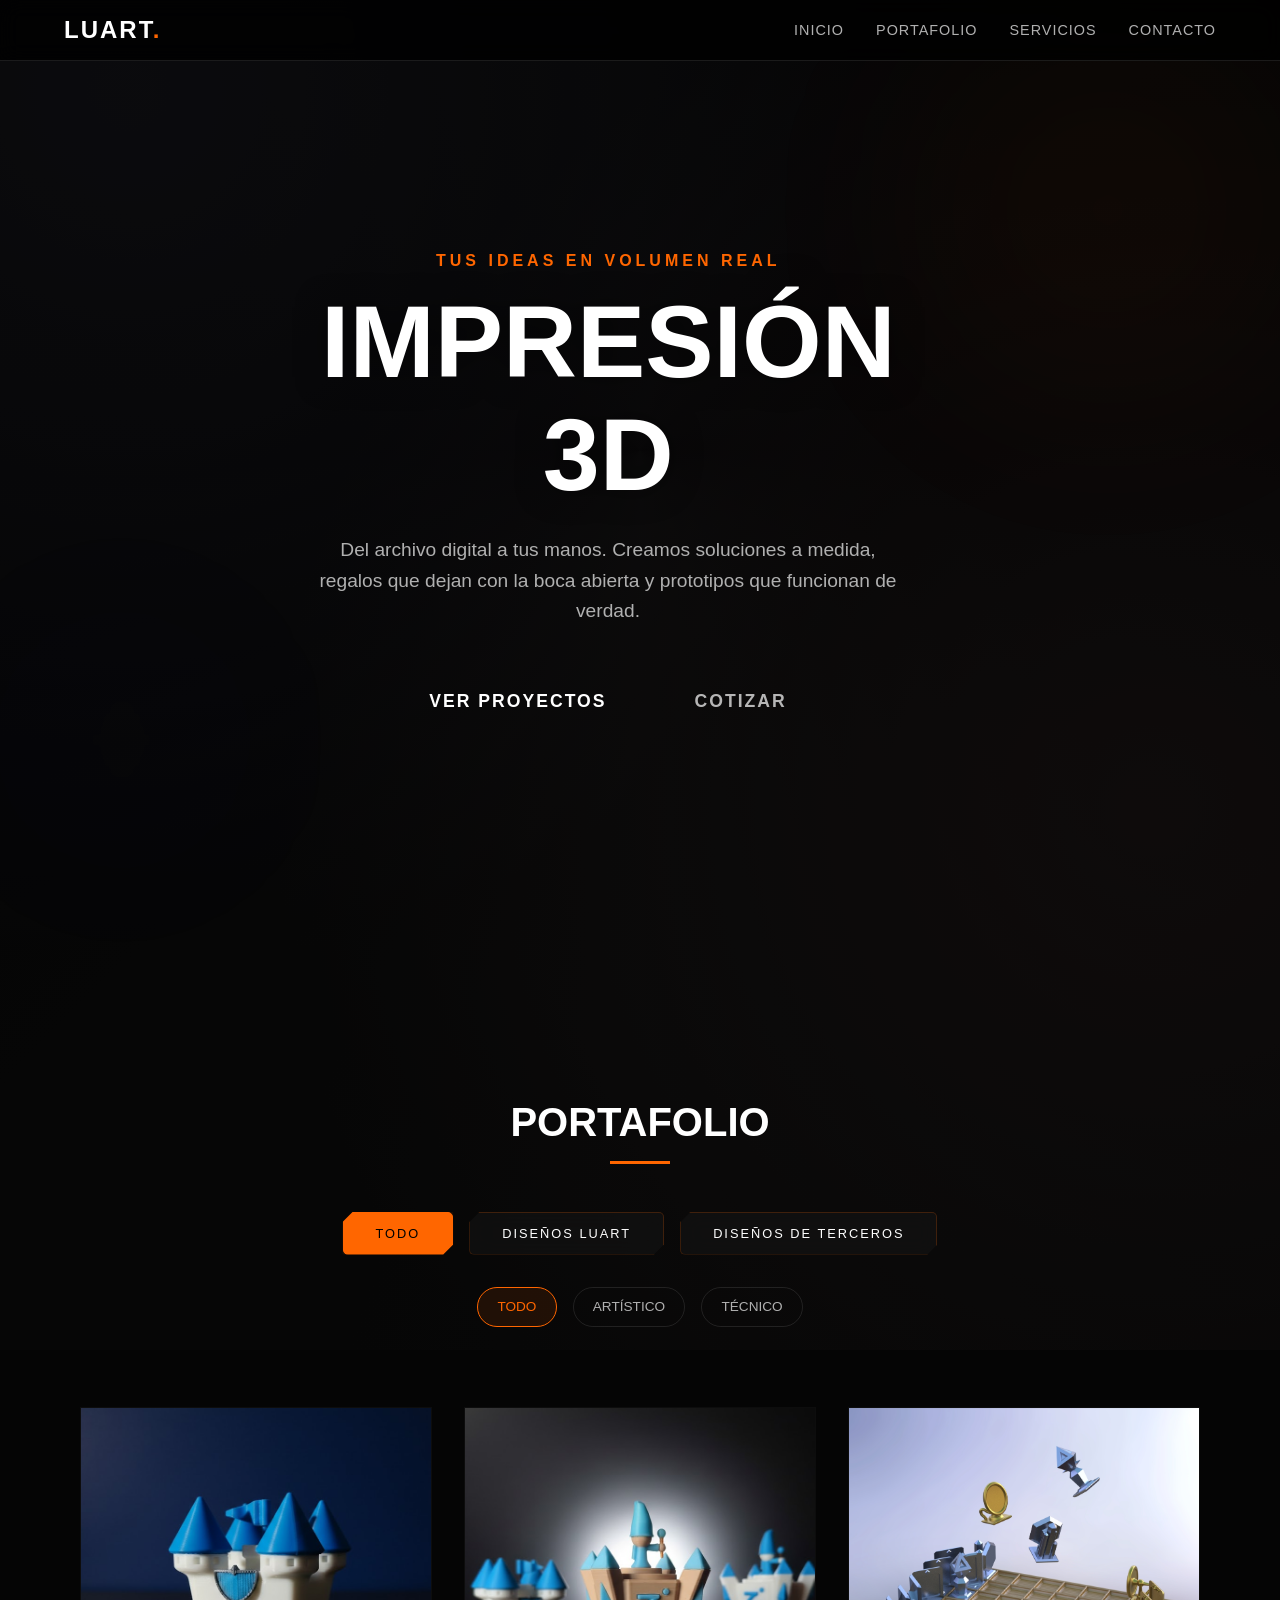
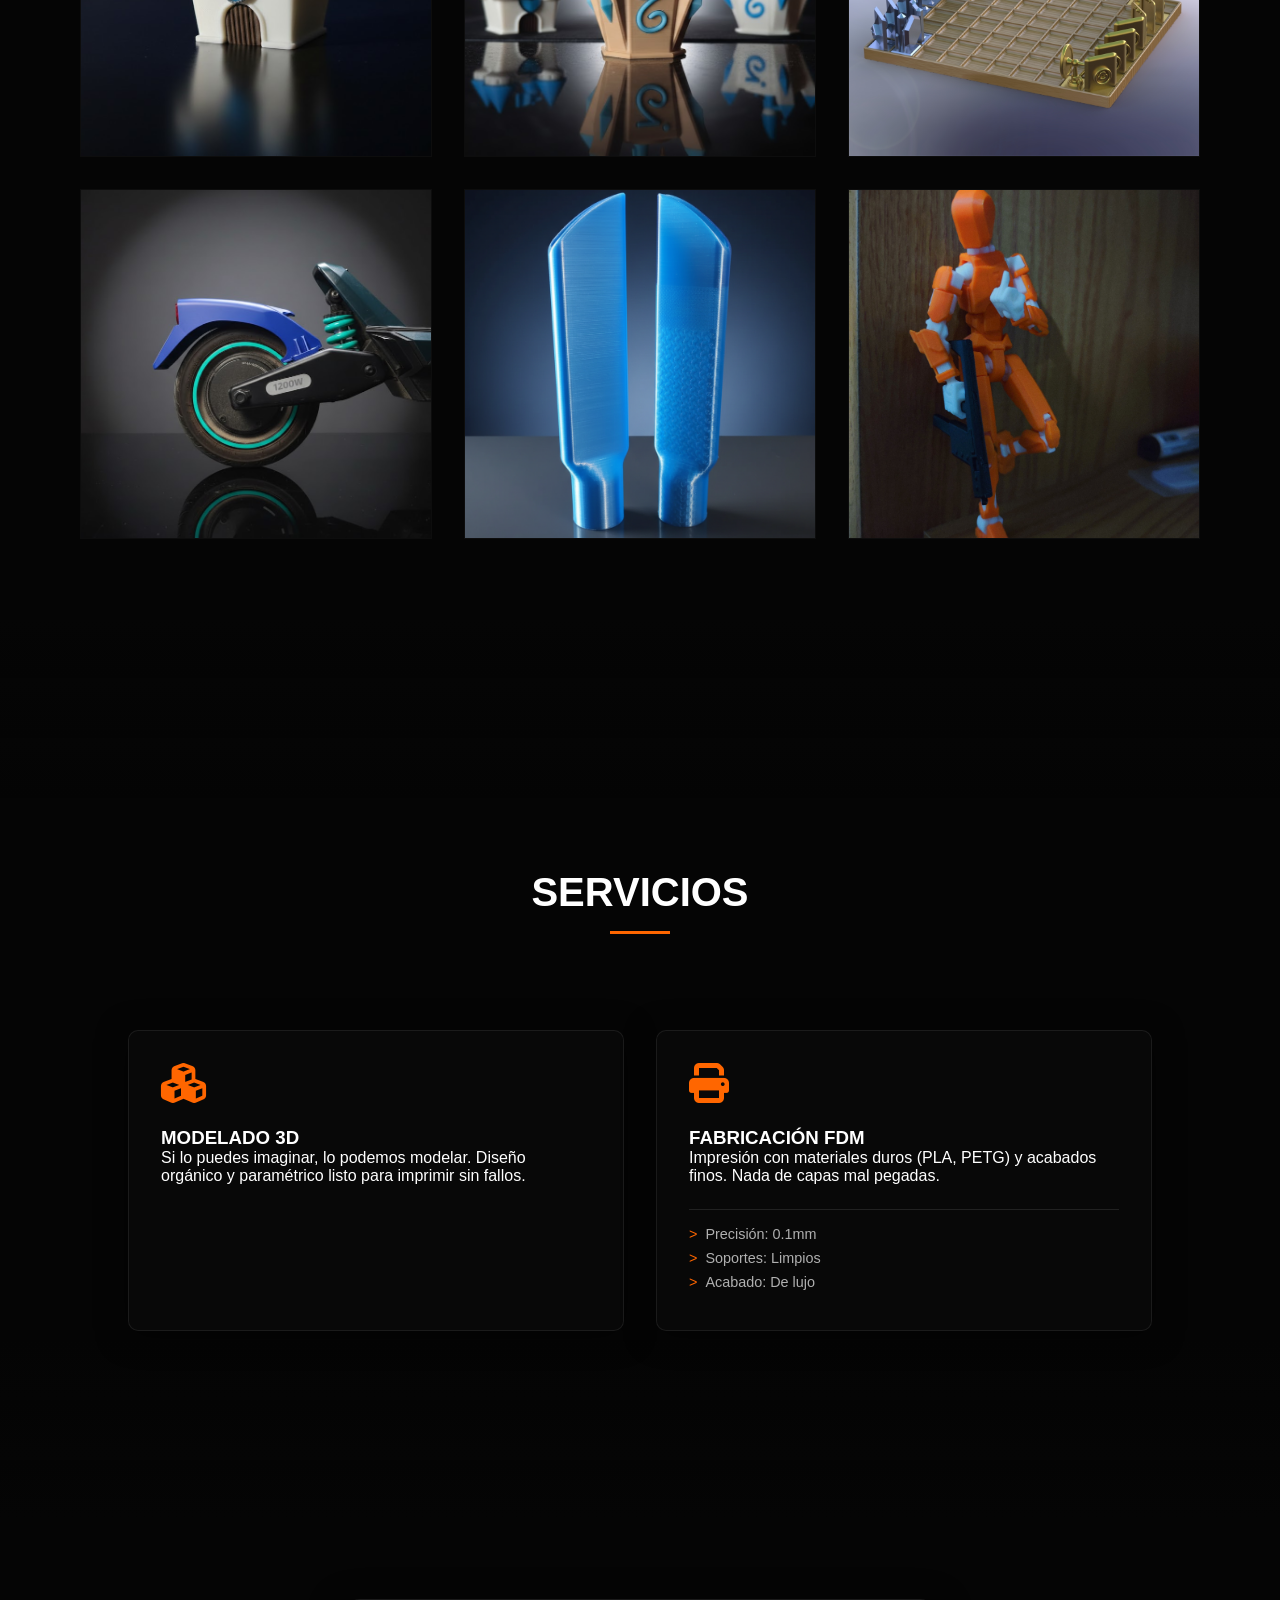
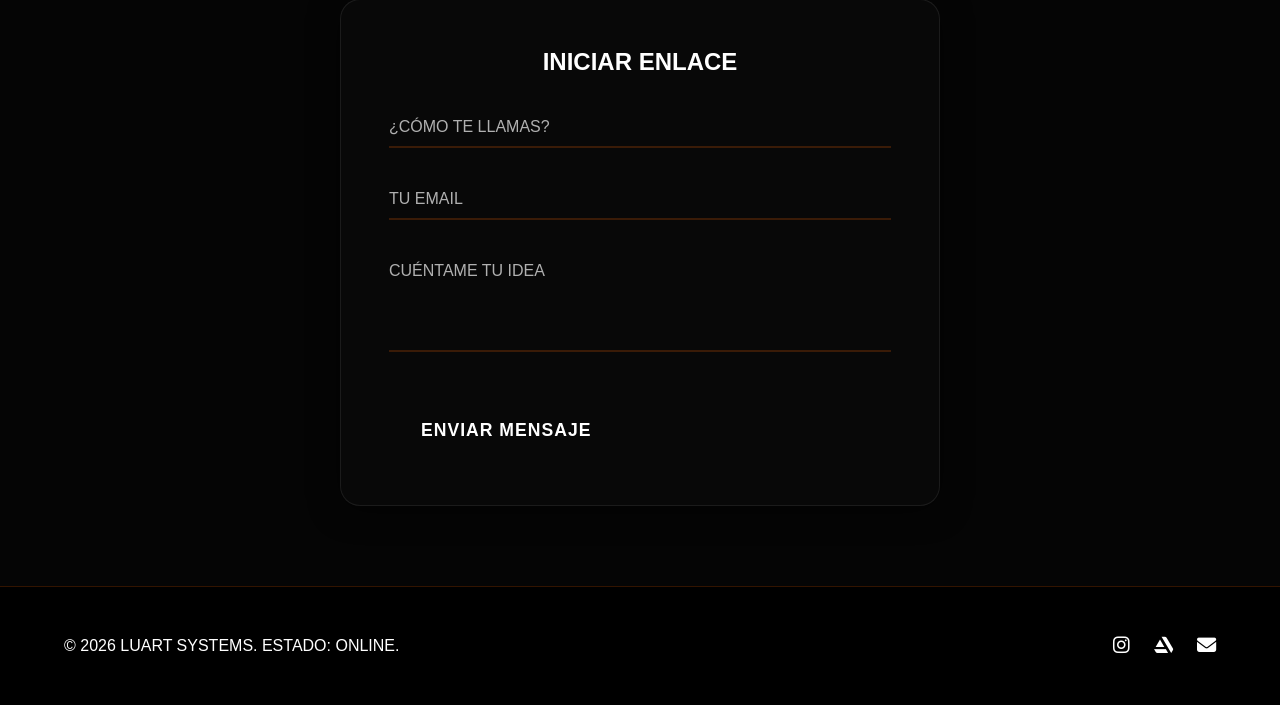
==== index.html @ 0904181e "Initial commit: Secure and optimized LUART portfolio" ====
<!DOCTYPE html>
<html lang="es">

<head>
    <meta charset="UTF-8">
    <meta name="viewport" content="width=device-width, initial-scale=1.0">
    <meta http-equiv="Content-Security-Policy" content="default-src 'self'; script-src 'self' https://cdnjs.cloudflare.com; style-src 'self' https://fonts.googleapis.com https://cdnjs.cloudflare.com 'unsafe-inline'; font-src 'self' https://fonts.gstatic.com https://cdnjs.cloudflare.com; img-src 'self' data:; connect-src 'self';">
    <meta name="description"
        content="LUART Systems - Servicios profesionales de impresión 3D y diseño en España. Prototipado rápido, materiales técnicos y arte digital.">
    <title>LUART | Antigravity Design</title>
    <link rel="preconnect" href="https://fonts.googleapis.com">
    <link rel="preconnect" href="https://fonts.gstatic.com" crossorigin>
    <link
        href="https://fonts.googleapis.com/css2?family=Orbitron:wght@400;500;700;900&family=Outfit:wght@200;300;400;600&display=swap"
        rel="stylesheet">
    <!-- Three.js Library -->
    <script src="https://cdnjs.cloudflare.com/ajax/libs/three.js/r128/three.min.js" defer></script>
    <script src="gallery-data.js" defer></script>
    <script src="main.js" defer></script>
    <link rel="stylesheet" href="style.css">
    <!-- FontAwesome for Icons -->
    <link rel="stylesheet" href="https://cdnjs.cloudflare.com/ajax/libs/font-awesome/6.4.0/css/all.min.css">
</head>

<body class="void-body">
    <!-- Ambient Effects -->
    <div class="noise-overlay"></div>
    <div class="cursor-glow"></div>
    <div class="nebula-spot spot-1"></div>
    <div class="nebula-spot spot-2"></div>

    <nav class="glass-nav">
        <div class="logo">LUART<span class="dot">.</span></div>
        <ul class="nav-links">
            <li><a href="#home">Inicio</a></li>
            <li><a href="#gallery">Portafolio</a></li>
            <li><a href="#services">Servicios</a></li>
            <li><a href="#contact">Contacto</a></li>
        </ul>
        <div class="mobile-menu-btn"><i class="fas fa-bars"></i></div>
    </nav>

    <section id="home" class="hero-section void-hero">
        <div class="hero-content">
            <div class="hero-badge">TUS IDEAS EN VOLUMEN REAL</div>
            <h1 class="void-title-hero" data-text="IMPRESIÓN 3D">IMPRESIÓN<br>3D</h1>
            <p class="void-subtitle">Del archivo digital a tus manos. Creamos soluciones a medida, regalos que dejan con
                la boca abierta y prototipos que funcionan de verdad.</p>
            <div class="cta-group">
                <a href="#gallery" class="btn primary glow-effect">
                    <span class="btn-text">VER PROYECTOS</span>
                    <div class="btn-glitch"></div>
                </a>
                <a href="#contact" class="btn secondary">
                    COTIZAR
                </a>
            </div>
        </div>
        <div class="hero-visual" id="canvas-container">
            <!-- Three.js Canvas -->
        </div>
    </section>

    <section id="gallery" class="gallery-section void-section">
        <h2 class="section-title">PORTAFOLIO <span class="accent-line"></span></h2>

        <!-- Main Categories -->
        <div class="filter-main">
            <button class="filter-btn active" data-filter="all">TODO</button>
            <button class="filter-btn" data-filter="own">DISEÑOS LUART</button>
            <button class="filter-btn" data-filter="others">DISEÑOS DE TERCEROS</button>
        </div>

        <!-- Subcategories -->
        <div class="filter-sub">
            <button class="filter-pill active" data-subfilter="all">TODO</button>
            <button class="filter-pill" data-subfilter="artistic">ARTÍSTICO</button>
            <button class="filter-pill" data-subfilter="technical">TÉCNICO</button>
        </div>
        </div>

        <div class="gallery-grid" id="gallery-grid">
            <!-- Injected by JS -->
        </div>
    </section>

    <section id="services" class="services-section">
        <!-- Video Background Preserved -->
        <div class="video-bg-container">
            <video autoplay loop muted playsinline class="video-bg">
                <source src="media/videos/Scene_the_transformation_1080p_202602021.mp4" type="video/mp4">
            </video>
            <div class="video-overlay-gradient"></div>
        </div>

        <div class="services-content-wrapper">
            <h2 class="section-title">SERVICIOS</h2>
            <div class="services-grid">
                <div class="service-card glass-panel">
                    <i class="fas fa-cubes service-icon"></i>
                    <h3>MODELADO 3D</h3>
                    <p>Si lo puedes imaginar, lo podemos modelar. Diseño orgánico y paramétrico listo para imprimir sin
                        fallos.</p>
                </div>
                <div class="service-card glass-panel">
                    <i class="fas fa-print service-icon"></i>
                    <h3>FABRICACIÓN FDM</h3>
                    <p>Impresión con materiales duros (PLA, PETG) y acabados finos. Nada de capas mal pegadas.</p>
                    <ul class="tech-specs">
                        <li>Precisión: 0.1mm</li>
                        <li>Soportes: Limpios</li>
                        <li>Acabado: De lujo</li>
                    </ul>
                </div>
            </div>
        </div>
    </section>

    <section id="contact" class="contact-section void-section">
        <div class="contact-container glass-panel">
            <h2>INICIAR ENLACE</h2>
            <form id="contactForm">
                <div class="input-group">
                    <input type="text" required>
                    <label>¿CÓMO TE LLAMAS?</label>
                </div>
                <div class="input-group">
                    <input type="email" required>
                    <label>TU EMAIL</label>
                </div>
                <div class="input-group">
                    <textarea required></textarea>
                    <label>CUÉNTAME TU IDEA</label>
                </div>
                <button type="submit" class="btn primary full-width glow-effect">
                    <span class="btn-text">ENVIAR MENSAJE</span>
                </button>
            </form>
        </div>
    </section>

    <footer>
        <div class="footer-content">
            <p>&copy; 2026 LUART SYSTEMS. ESTADO: ONLINE.</p>
            <div class="socials">
                <a href="#"><i class="fab fa-instagram"></i></a>
                <a href="#"><i class="fab fa-artstation"></i></a>
                <a href="#"><i class="fas fa-envelope"></i></a>
            </div>
        </div>
    </footer>

    <!-- Project Detail Modal (Legacy/Quick View) -->
    <div id="project-modal" class="modal">
        <div class="modal-content">
            <span class="close-modal">&times;</span>
            <div class="modal-body">
                <div class="modal-gallery">
                    <img id="modal-main-img" src="" alt="">
                    <div class="modal-thumbnails" id="modal-thumbnails"></div>
                </div>
                <div class="modal-info">
                    <span id="modal-category" class="modal-badge-cat">Categoría</span>
                    <h2 id="modal-title">Título</h2>
                    <p id="modal-author" class="modal-text-muted">Diseño por: Autor</p>
                    <p id="modal-desc">Descripción...</p>
                    <div class="modal-footer">
                        <span id="modal-price" class="price-tag">0.00 €</span>
                        <a href="product.html" id="modal-details-link" class="btn primary small">VER ARTEFACTO
                            COMPLETO</a>
                    </div>
                </div>
            </div>
        </div>
    </div>


</body>

</html>
---- style.css ----
:root {
    --bg-dark: #050505;
    --bg-panel: rgba(20, 20, 20, 0.8);
    --primary: #ff6600;
    /* Orange */
    --secondary: #ff9d4d;
    /* Lighter Orange */
    --text-main: #ffffff;
    --text-muted: #b0b0b0;
    --glass-border: rgba(255, 102, 0, 0.2);
    /* Orange tinted border */
    --font-heading: 'Orbitron', '', sans-serif;
    --font-body: 'Outfit', sans-serif;
}

/* Custom Cursor Glow */
/* Custom Cursor - Chroma Drift Style */
.cursor-glow {
    position: fixed;
    width: 4px;
    height: 4px;
    background: transparent;
    /* Invisible Head */
    border-radius: 50%;
    pointer-events: none;
    z-index: 9999;
    top: 0;
    left: 0;
    transform: translate(-50%, -50%);
}

/* Trail Dots (Generated by JS) */
/* Trail Dots (Photon Tail Style - Orange Pure) */
.trail-dot {
    position: fixed;
    width: 4px;
    height: 4px;
    background: var(--neon-orange);
    /* Pure Orange Core */
    border-radius: 50%;
    pointer-events: none;
    z-index: 9998;
    transform: translate(-50%, -50%);
    animation: photonFade 0.5s ease-out forwards;
    filter: blur(1px);
    /* Soften slightly */
    box-shadow: 0 0 8px var(--neon-orange), 0 0 15px var(--neon-orange);
    opacity: 0.9;
}

@keyframes photonFade {
    0% {
        transform: translate(-50%, -50%) scale(1);
        opacity: 0.9;
    }

    100% {
        transform: translate(-50%, -50%) scale(0.2);
        opacity: 0;
    }
}

/* Hover State - Target Lock Tech */
.cursor-glow.hovered {
    width: 50px;
    height: 50px;
    background: transparent;
    /* No white fill */
    border: 1px solid var(--neon-orange);
    /* Reticule ring */
    box-shadow: 0 0 10px rgba(255, 102, 0, 0.3);
    border-radius: 50%;
    mix-blend-mode: normal;
    animation: targetPulse 1.5s infinite;
}

@keyframes targetPulse {
    0% {
        transform: translate(-50%, -50%) scale(1);
        opacity: 0.8;
    }

    50% {
        transform: translate(-50%, -50%) scale(1.1);
        opacity: 1;
        border-color: #fff;
    }

    100% {
        transform: translate(-50%, -50%) scale(1);
        opacity: 0.8;
    }
}

/* Cleaned up unused animations */

* {
    margin: 0;
    padding: 0;
    box-sizing: border-box;
    scroll-behavior: smooth;
    /* selection-background-color: var(--primary);  Deprecated */
}

::selection {
    background: var(--primary);
    color: #000;
}

@media (prefers-reduced-motion: no-preference) {
    html {
        scroll-behavior: smooth;
    }
}

body {
    background-color: var(--bg-dark);
    color: var(--text-main);
    font-family: var(--font-body);
    overflow-x: hidden;
    min-height: 100vh;
    padding-top: 40px;
    /* Reduced padding as requested */
    /* Fix nav overlap globally */
}

/* Button Styling - Modern Minimalist Glow */
.btn {
    display: inline-flex;
    align-items: center;
    gap: 0.8rem;
    padding: 1rem 2rem;
    font-size: 1.1rem;
    font-weight: bold;
    text-decoration: none !important;
    /* No underline */
    text-transform: uppercase;
    letter-spacing: 2px;
    transition: all 0.3s cubic-bezier(0.4, 0, 0.2, 1);
    position: relative;
    cursor: pointer;
    font-family: var(--font-heading);
    background: transparent;
    border: none !important;
    /* No borders */
}

.btn.primary {
    color: #fff !important;
    /* White Text */
}

.btn.primary:hover {
    color: var(--primary) !important;
    /* Turns Neon Orange */
    text-shadow: 0 0 15px var(--primary), 0 0 30px var(--primary);
    /* Glow Effect */
    transform: scale(1.05);
    /* Subtle scale up */
    background: transparent !important;
    box-shadow: none;
    border: none !important;
}

.btn.secondary {
    color: #fff !important;
    /* White Text */
    opacity: 0.7;
}

.btn.secondary:hover {
    opacity: 1;
    color: var(--primary) !important;
    text-shadow: 0 0 15px var(--primary);
    transform: scale(1.05);
    background: transparent;
    border: none;
}

/* Navigation */
.glass-nav {
    display: flex;
    justify-content: space-between;
    align-items: center;
    padding: 1rem 5%;
    position: fixed;
    top: 0;
    left: 0;
    width: 100%;
    z-index: 1000;
    background: rgba(0, 0, 0, 0.8);
    backdrop-filter: blur(10px);
    border-bottom: 1px solid rgba(255, 255, 255, 0.1);
}

.logo {
    font-family: var(--font-heading);
    font-size: 1.5rem;
    font-weight: 900;
    letter-spacing: 2px;
    color: #fff;
}

.dot {
    color: var(--primary);
}

.nav-links {
    display: flex;
    gap: 2rem;
    list-style: none;
}

.nav-links a {
    text-decoration: none;
    color: var(--text-muted);
    font-size: 0.9rem;
    text-transform: uppercase;
    letter-spacing: 1px;
    transition: color 0.3s;
}

.nav-links a:hover {
    color: var(--primary);
}

.mobile-menu-btn {
    display: none;
    /* Hidden on desktop */
    font-size: 1.5rem;
    color: #fff;
    cursor: pointer;
}

/* ... continuing with placeholders ... */

/* Placeholders */
.placeholder-gradient-1 {
    background: linear-gradient(45deg, #111, #333);
}

.placeholder-gradient-2 {
    background: linear-gradient(45deg, #331500, #662b00);
}

/* Deep Orange */
.placeholder-gradient-3 {
    background: linear-gradient(45deg, #1a0b00, #331600);
}

/* Dark Brown */


.card-overlay {
    position: absolute;
    bottom: 0;
    left: 0;
    width: 100%;
    padding: 1.5rem;
    background: linear-gradient(to top, rgba(0, 0, 0, 0.9), transparent);
    transform: translateY(100%);
    transition: transform 0.3s;
}

.gallery-item:hover .card-overlay {
    transform: translateY(0);
}

.card-overlay h3 {
    margin-bottom: 0.5rem;
    color: var(--text-main);
}

.card-overlay p {
    color: var(--primary);
    font-size: 0.9rem;
}

/* Services */
/* Services Section */
.services-section {
    position: relative;
    padding: 0 10%;
    /* Remove huge padding to center properly */
    margin-bottom: 5rem;
    overflow: hidden;
    min-height: 100vh;
    /* Full Height */
    display: flex;
    flex-direction: column;
    justify-content: center;
    /* Center content vertically */
}

.video-bg-container {
    position: absolute;
    top: 0;
    left: 0;
    width: 100%;
    height: 100%;
    z-index: 0;
}

.video-bg {
    width: 100%;
    height: 100%;
    object-fit: cover;
}

.video-overlay {
    position: absolute;
    top: 0;
    left: 0;
    width: 100%;
    height: 100%;
    background: rgba(0, 0, 0, 0.7);
    /* Darken video for text readability */
    z-index: 1;
}

.services-grid,
.section-title {
    position: relative;
    z-index: 2;
    /* Bring content above video */
}

.services-grid {
    display: grid;
    grid-template-columns: repeat(auto-fit, minmax(300px, 1fr));
    gap: 2rem;
    margin-top: 3rem;
}

.service-card {
    background: rgba(255, 255, 255, 0.03);
    border: 1px solid rgba(255, 255, 255, 0.05);
    padding: 2rem;
    border-radius: 10px;
    transition: all 0.3s ease;
    position: relative;
    overflow: hidden;
}

.service-card:hover {
    transform: translateY(-10px);
    background: rgba(255, 255, 255, 0.05);
    border-color: var(--primary);
    box-shadow: 0 10px 30px rgba(0, 0, 0, 0.5);
}

.service-icon {
    font-size: 2.5rem;
    color: var(--primary);
    margin-bottom: 1.5rem;
}

.tech-specs {
    list-style: none;
    padding: 0;
    margin-top: 1.5rem;
    border-top: 1px solid rgba(255, 255, 255, 0.1);
    padding-top: 1rem;
}

.tech-specs li {
    font-size: 0.9rem;
    color: var(--text-muted);
    margin-bottom: 0.5rem;
}

.tech-specs li::before {
    content: ">";
    color: var(--primary);
    margin-right: 0.5rem;
}

/* Contact */
.contact-section {
    padding-bottom: 5rem;
    /* Space between form and footer */
}

.contact-container {
    max-width: 600px;
    margin: 0 auto;
    padding: 3rem;
    background: rgba(255, 255, 255, 0.03);
    border: 1px solid var(--glass-border);
    backdrop-filter: blur(20px);
    border-radius: 20px;
}

.contact-container h2 {
    text-align: center;
    margin-bottom: 2rem;
    font-family: var(--font-heading);
    color: #fff;
}

/* Ensure Button Styling */
.contact-container button[type="submit"] {
    margin-top: 1rem;
    cursor: pointer;
    font-family: var(--font-heading);
    letter-spacing: 1px;
}

.contact-container h2 {
    text-align: center;
    margin-bottom: 2rem;
}

.input-group {
    position: relative;
    margin-bottom: 2rem;
}

.input-group input,
.input-group textarea {
    width: 100%;
    padding: 10px 0;
    font-size: 1rem;
    color: #fff;
    border: none;
    border-bottom: 2px solid var(--glass-border);
    outline: none;
    background: transparent;
    transition: border-color 0.3s;
    font-family: var(--font-body);
}

/* Gallery */
.gallery-section {
    padding: 6rem 5% 4rem;
    /* More top padding for nav */
    min-height: 100vh;
    background: radial-gradient(circle at center, #111 0%, #050505 100%);
}

.filter-main {
    display: flex;
    justify-content: center;
    gap: 1rem;
    margin-bottom: 2rem;
    flex-wrap: wrap;
    z-index: 10;
    position: relative;
}

.filter-sub {
    display: flex;
    justify-content: center;
    gap: 0.8rem;
    margin-bottom: 3rem;
    flex-wrap: wrap;
    min-height: 40px;
    /* Prevent layout jump */
}

/* Main Buttons */
.filter-btn {
    padding: 0.8rem 2rem;
    border: 1px solid var(--glass-border);
    background: rgba(20, 20, 20, 0.6);
    backdrop-filter: blur(10px);
    color: var(--text-main);
    cursor: pointer;
    border-radius: 5px;
    /* More techy, less round */
    font-family: var(--font-heading);
    transition: all 0.3s cubic-bezier(0.4, 0, 0.2, 1);
    text-transform: uppercase;
    font-size: 0.8rem;
    letter-spacing: 2px;
    clip-path: polygon(10px 0, 100% 0, 100% calc(100% - 10px), calc(100% - 10px) 100%, 0 100%, 0 10px);
    /* Sci-fi Shape */
}

.filter-btn:hover,
.filter-btn.active {
    background: var(--primary);
    border-color: var(--primary);
    color: #000;
    box-shadow: 0 0 20px rgba(255, 102, 0, 0.3);
}

/* Sub-filter Pills */
.filter-pill {
    padding: 0.4rem 1.2rem;
    border: 1px solid rgba(255, 255, 255, 0.1);
    background: transparent;
    color: var(--text-muted);
    cursor: pointer;
    border-radius: 20px;
    font-family: var(--font-body);
    font-size: 0.85rem;
    transition: all 0.3s ease;
}

.filter-pill:hover,
.filter-pill.active {
    color: var(--primary);
    border-color: var(--primary);
    background: rgba(255, 102, 0, 0.1);
}

.gallery-grid {
    display: grid;
    grid-template-columns: repeat(auto-fill, minmax(280px, 1fr));
    gap: 2rem;
    padding: 1rem;
}

/* Card Styling */
/* Card Styling */
.gallery-item {
    position: relative;
    height: 350px;
    /* Fixed height for consistency */
    border-radius: 0;
    overflow: hidden;
    cursor: pointer;
    border: 1px solid rgba(255, 255, 255, 0.05);
    background: #000;
}

.gallery-item .card-content,
.gallery-item .card-image {
    width: 100%;
    height: 100%;
}

.gallery-item img {
    transition: transform 0.5s cubic-bezier(0.4, 0, 0.2, 1);
    width: 100%;
    height: 100%;
    object-fit: cover;
    object-position: center !important;
    /* Forced centering */
    display: block;
}

.gallery-item:hover img {
    transform: scale(1.1);
}

.gallery-item:hover {
    border-color: var(--primary);
    box-shadow: 0 5px 25px rgba(255, 102, 0, 0.15);
}

/* Overlay */
.card-overlay {
    background: linear-gradient(0deg, rgba(0, 0, 0, 0.95) 0%, rgba(0, 0, 0, 0.6) 60%, transparent 100%);
    padding: 2rem 1.5rem 1.5rem;
    transform: translateY(100%);
    /* Start hidden */
    transition: transform 0.4s cubic-bezier(0.19, 1, 0.22, 1);
}

.gallery-item:hover .card-overlay {
    transform: translateY(0);
}

/* Author Badge */
.author-badge {
    display: inline-block;
    margin-top: 0.5rem;
    padding: 0.3rem 0.8rem;
    background: rgba(0, 0, 0, 0.7);
    border: 1px solid var(--primary);
    border-radius: 15px;
    color: var(--text-main);
    font-size: 0.8rem;
    display: flex;
    align-items: center;
    gap: 0.5rem;
    width: fit-content;
}

.author-badge i {
    color: var(--primary);
}

.input-group textarea {
    height: 100px;
    resize: none;
}

.input-group label {
    position: absolute;
    top: 10px;
    left: 0;
    font-size: 1rem;
    color: var(--text-muted);
    pointer-events: none;
    transition: all 0.3s;
}

.input-group input:focus~label,
.input-group input:valid~label,
.input-group textarea:focus~label,
.input-group textarea:valid~label {
    top: -20px;
    font-size: 0.8rem;
    color: var(--primary);
}

.input-group input:focus,
.input-group textarea:focus {
    border-bottom-color: var(--primary);
}

.full-width {
    width: 100%;
}

/* Footer */
footer {
    padding: 3rem 5%;
    border-top: 1px solid var(--glass-border);
    background: #000;
}

.footer-content {
    display: flex;
    justify-content: space-between;
    align-items: center;
}

.socials {
    display: flex;
    gap: 1.5rem;
}

.socials a {
    color: #fff;
    font-size: 1.2rem;
    transition: color 0.3s;
}

.socials a:hover {
    color: var(--secondary);
}

/* Modal Styling */
.modal {
    display: none;
    position: fixed;
    z-index: 1000;
    left: 0;
    top: 0;
    width: 100%;
    height: 100%;
    overflow: auto;
    background-color: rgba(0, 0, 0, 0.9);
    backdrop-filter: blur(10px);
}

.modal-content {
    background: #111;
    margin: 5% auto;
    padding: 0;
    border: 1px solid var(--primary);
    width: 90%;
    max-width: 1000px;
    border-radius: 10px;
    position: relative;
    box-shadow: 0 0 50px rgba(255, 102, 0, 0.2);
    animation: modalSlide 0.4s ease;
}

@keyframes modalSlide {
    from {
        transform: translateY(50px);
        opacity: 0;
    }

    to {
        transform: translateY(0);
        opacity: 1;
    }
}

.close-modal {
    color: #fff;
    position: absolute;
    top: 15px;
    right: 25px;
    font-size: 35px;
    font-weight: bold;
    cursor: pointer;
    z-index: 10;
    transition: color 0.3s;
}

.close-modal:hover {
    color: var(--primary);
}

.modal-body {
    display: flex;
    flex-wrap: wrap;
}

.modal-gallery {
    flex: 2;
    min-width: 300px;
    background: #000;
}

#modal-main-img {
    width: 100%;
    height: 500px;
    object-fit: contain;
    display: block;
}

.modal-thumbnails {
    display: flex;
    gap: 10px;
    padding: 10px;
    overflow-x: auto;
    background: #0a0a0a;
}

.modal-thumb {
    width: 80px;
    height: 60px;
    object-fit: cover;
    cursor: pointer;
    opacity: 0.6;
    border: 1px solid transparent;
    transition: all 0.3s;
}

.modal-thumb:hover,
.modal-thumb.active {
    opacity: 1;
    border-color: var(--primary);
}

.modal-info {
    flex: 1;
    padding: 2rem;
    min-width: 300px;
    display: flex;
    flex-direction: column;
}

.modal-badge-cat {
    text-transform: uppercase;
    color: var(--primary);
    font-size: 0.8rem;
    letter-spacing: 1px;
    margin-bottom: 0.5rem;
}

.modal-info h2 {
    font-family: var(--font-heading);
    margin-bottom: 0.5rem;
    font-size: 2rem;
}

.modal-text-muted {
    color: var(--text-muted);
    font-size: 0.9rem;
    margin-bottom: 1.5rem;
    border-bottom: 1px solid rgba(255, 255, 255, 0.1);
    padding-bottom: 1rem;
}

#modal-desc {
    line-height: 1.6;
    margin-bottom: 2rem;
    flex-grow: 1;
}

.modal-footer {
    display: flex;
    justify-content: space-between;
    align-items: center;
    margin-top: auto;
}

.price-tag {
    font-size: 1.5rem;
    font-weight: bold;
    color: #fff;
}

/* Mobile Adjustments */
@media (max-width: 768px) {
    .modal-body {
        flex-direction: column;
    }

    #modal-main-img {
        height: 300px;
    }

    .hero-section {
        flex-direction: column-reverse;
        text-align: center;
        gap: 3rem;
        padding-top: 2rem;
    }

    .modal-content {
        margin: 10% auto;
        width: 95%;
    }
}

/* =========================================
   HERO SECTION REDESIGN (CENTERED)
   ========================================= */

.hero-section {
    position: relative;
    min-height: 100vh;
    width: 100%;
    display: flex;
    flex-direction: column;
    justify-content: center;
    align-items: center;
    text-align: center;
    padding: 0 5%;
    overflow: hidden;
}

.hero-content {
    position: relative;
    z-index: 2;
    display: flex;
    flex-direction: column;
    align-items: center;
    /* Center Items */
    justify-content: center;
    max-width: 900px;
    width: 100%;
    margin-top: 0;
    padding-top: 0;
    text-align: center;
    /* Force center text */
}

.glitch {
    font-family: var(--font-heading);
    font-size: clamp(3rem, 8vw, 6rem);
    /* Responsive giant text */
    font-weight: 900;
    line-height: 1.1;
    color: #fff;
    text-transform: uppercase;
    text-shadow: 0 0 30px rgba(255, 102, 0, 0.4);
    margin-bottom: 0.5rem;
    display: inline-block;
}

.subtitle {
    font-family: var(--font-heading);
    font-size: clamp(1rem, 3vw, 1.8rem);
    color: var(--secondary);
    letter-spacing: 4px;
    margin-bottom: 2rem;
    text-transform: uppercase;
}

.hero-content p {
    font-size: 1.2rem;
    color: var(--text-muted);
    max-width: 600px;
    margin-bottom: 3rem;
    line-height: 1.6;
}

.cta-group {
    display: flex;
    gap: 1.5rem;
    justify-content: center;
    width: 100%;
}

/* Hide Stats for cleaner look */
.hero-stats {
    display: none;
}

/* Center visual background */
.hero-visual {
    position: absolute;
    top: 50%;
    left: 50%;
    transform: translate(-50%, -50%);
    width: 100%;
    height: 100%;
    z-index: 1;
    opacity: 0.5;
    pointer-events: none;
}

.product-container {
    padding: 8rem 5%;
    display: flex;
    gap: 4rem;
    min-height: 80vh;
    max-width: 1400px;
    margin: 0 auto;
    position: relative;
    z-index: 2;
}

.product-gallery {
    flex: 1.5;
}

.main-image {
    width: 100%;
    height: 500px;
    object-fit: contain;
    background: rgba(0, 0, 0, 0.5);
    border-radius: 10px;
    border: 1px solid var(--glass-border);
    margin-bottom: 1rem;
    box-shadow: 0 0 30px rgba(0, 0, 0, 0.5);
}

.thumbnails {
    display: grid;
    grid-template-columns: repeat(auto-fill, minmax(80px, 1fr));
    gap: 1rem;
}

.thumb {
    width: 100%;
    height: 80px;
    object-fit: cover;
    border-radius: 5px;
    cursor: pointer;
    border: 2px solid transparent;
    transition: all 0.3s;
    background: #222;
}

.thumb.active,
.thumb:hover {
    border-color: var(--primary);
    box-shadow: 0 0 10px var(--primary);
}

.product-info {
    flex: 1;
    background: rgba(255, 255, 255, 0.02);
    padding: 2rem;
    border-radius: 15px;
    border: 1px solid rgba(255, 255, 255, 0.05);
}

.back-link {
    display: inline-flex;
    align-items: center;
    gap: 0.5rem;
    color: var(--text-muted);
    text-decoration: none;
    margin-bottom: 2rem;
    transition: color 0.3s;
    font-size: 0.9rem;
    text-transform: uppercase;
    letter-spacing: 1px;
}

.back-link:hover {
    color: var(--primary);
}

/* Section Title */
.section-title {
    font-family: var(--font-heading);
    font-size: 2.5rem;
    text-align: center;
    margin: 4rem 0 3rem;
    /* More space top and bottom */
    position: relative;
    z-index: 10;
}

.section-title::after {
    content: '';
    display: block;
    width: 60px;
    height: 3px;
    background: var(--primary);
    margin: 1rem auto 0;
}

.product-info h1 {
    font-family: var(--font-heading);
    font-size: 2.5rem;
    margin-bottom: 0.5rem;
    color: #fff;
    line-height: 1.1;
}

.author-tag {
    display: inline-block;
    margin-bottom: 2rem;
    color: var(--primary);
    border: 1px solid var(--primary);
    padding: 0.4rem 1rem;
    border-radius: 4px;
    /* Techy angular borders */
    font-size: 0.8rem;
    text-transform: uppercase;
    letter-spacing: 1px;
    background: rgba(255, 102, 0, 0.1);
}

.description {
    line-height: 1.8;
    color: var(--text-muted);
    margin-bottom: 3rem;
    font-size: 1.05rem;
}

.price-block {
    background: rgba(0, 0, 0, 0.3);
    padding: 2rem;
    border-radius: 10px;
    border-left: 4px solid var(--primary);
    display: flex;
    flex-direction: column;
    gap: 1rem;
}

.price {
    font-family: var(--font-heading);
    font-size: 2.5rem;
    font-weight: bold;
    color: #fff;
}

/* Modal styles - Keeping for compatibility if needed, but Product Page replaces it */
.modal {
    display: none;
}

/* Responsive Product Page */
@media (max-width: 900px) {
    .product-container {
        flex-direction: column;
        gap: 2rem;
        padding-top: 6rem;
    }

    .main-image {
        height: 350px;
    }
}

/* =========================================
   DISEÑADOR SUPER PRO: NEBULA VOID SYSTEM
   ========================================= */

:root {
    --void-black: #050505;
    --void-deep: #0a0a0a;
    --neon-orange: #ff6600;
    --holo-white: rgba(255, 255, 255, 0.95);
    --glass-surface: rgba(20, 20, 20, 0.6);
    --glass-edge: rgba(255, 255, 255, 0.1);
}

.void-body {
    background-color: var(--void-black);
    overflow-x: hidden;
    cursor: default;
    /* Custom cursor handled by div */
}

/* Nebula Ambient Effects */
.nebula-spot {
    position: fixed;
    border-radius: 50%;
    filter: blur(100px);
    z-index: -1;
    opacity: 0.4;
    animation: nebulaPulse 10s infinite alternate;
}

.spot-1 {
    width: 600px;
    height: 600px;
    background: radial-gradient(circle, rgba(255, 102, 0, 0.15), transparent 70%);
    top: -10%;
    right: -10%;
}

.spot-2 {
    width: 500px;
    height: 500px;
    background: radial-gradient(circle, rgba(100, 100, 255, 0.05), transparent 70%);
    /* Cool contrast */
    bottom: -10%;
    left: -10%;
    animation-delay: 2s;
}

@keyframes nebulaPulse {
    0% {
        transform: scale(1);
        opacity: 0.3;
    }

    100% {
        transform: scale(1.2);
        opacity: 0.5;
    }
}

/* Void Container */
.void-container {
    display: flex;
    min-height: 100vh;
    padding-top: 60px;
    /* Reduced Nav spacing but safe from overlap */
    position: relative;
    z-index: 1;
    max-width: 1400px;
    margin: 0 auto;
    align-items: center;
    /* Center Vertically */
    justify-content: center;
}

/* Visual Sector (Left/Top) */
.visual-sector {
    flex: 1.2;
    display: flex;
    flex-direction: column;
    align-items: center;
    justify-content: center;
    position: relative;
    perspective: 1000px;
    padding: 2rem;
}

.floating-stage {
    position: relative;
    width: 100%;
    /* height: 60vh; Removed fixed height for flexibility */
    display: flex;
    align-items: center;
    justify-content: center;
}

.artifact-visual {
    max-width: 80%;
    max-height: 80%;
    object-fit: contain;
    z-index: 2;
    filter: drop-shadow(0 20px 50px rgba(0, 0, 0, 0.8));
    opacity: 0;
    /* JS handles fade in */
    transform: scale(0.9) translateY(20px);
    transition: all 1s cubic-bezier(0.23, 1, 0.32, 1);
}

.artifact-visual.materialized {
    opacity: 1;
    transform: scale(1) translateY(0);
    animation: floatArtifact 6s ease-in-out infinite;
}

@keyframes floatArtifact {

    0%,
    100% {
        transform: translateY(0);
    }

    50% {
        transform: translateY(-15px);
    }
}

.holo-ring {
    position: absolute;
    width: 400px;
    height: 400px;
    border: 1px solid rgba(255, 102, 0, 0.1);
    border-radius: 50%;
    top: 50%;
    left: 50%;
    transform: translate(-50%, -50%) rotateX(70deg);
    box-shadow: 0 0 50px rgba(255, 102, 0, 0.05);
    animation: rotateRing 20s linear infinite;
}

@keyframes rotateRing {
    0% {
        transform: translate(-50%, -50%) rotateX(70deg) rotateZ(0deg);
    }

    100% {
        transform: translate(-50%, -50%) rotateX(70deg) rotateZ(360deg);
    }
}

/* Data Sector (Right/Bottom) */
.data-sector {
    flex: 0.8;
    padding: 2rem 4rem 2rem 0;
    /* Balanced padding */
    display: flex;
    flex-direction: column;
    justify-content: center;
    /* Vertical Center */
}

.void-tag {
    font-family: 'Orbitron', sans-serif;
    color: var(--neon-orange);
    font-size: 0.8rem;
    letter-spacing: 2px;
    margin-bottom: 1rem;
    display: block;
    /* Removed border/bg to avoid 'orange square' look */
    text-transform: uppercase;
    text-shadow: 0 0 10px rgba(255, 102, 0, 0.4);
}

.void-title {
    font-family: 'Orbitron', sans-serif;
    font-size: clamp(3rem, 6vw, 6rem);
    /* Titan Typography */
    font-weight: 900;
    line-height: 1.1;
    color: #fff;
    margin-top: 6rem;
    /* Generous breathing room from previous section */
    margin-bottom: 1.5rem;
    text-transform: uppercase;
    text-align: center;
    /* Force Center */
    text-shadow: 0 0 40px rgba(255, 255, 255, 0.15);
    width: 100%;
    display: block;
    letter-spacing: 2px;
}

.separation-line {
    width: 60px;
    height: 2px;
    background: var(--neon-orange);
    margin-bottom: 2rem;
    box-shadow: 0 0 10px var(--neon-orange);
}

.void-description {
    font-family: 'Outfit', sans-serif;
    font-size: 1.1rem;
    line-height: 1.8;
    color: #ccc;
    margin-bottom: 3rem;
    max-width: 600px;
    border-left: 1px solid rgba(255, 255, 255, 0.1);
    padding-left: 1.5rem;
}

.void-specs {
    display: flex;
    gap: 3rem;
    margin-bottom: 3rem;
}

.spec-item {
    display: flex;
    flex-direction: column;
}

.spec-item .label {
    font-size: 0.7rem;
    color: #666;
    margin-bottom: 0.5rem;
    letter-spacing: 1px;
}

.spec-item .value {
    font-family: 'Orbitron', sans-serif;
    font-size: 1.2rem;
    color: #fff;
}

.action-module {
    display: flex;
    align-items: center;
    gap: 3rem;
    background: rgba(255, 255, 255, 0.02);
    padding: 1.5rem;
    border: 1px solid rgba(255, 255, 255, 0.05);
    border-radius: 4px;
    backdrop-filter: blur(10px);
}

.void-price {
    font-family: 'Orbitron', sans-serif;
    font-size: 2rem;
    color: var(--neon-orange);
    font-weight: bold;
}

/* Void Thumbnails */
.void-thumbnails {
    display: flex;
    gap: 1rem;
    margin-top: 2rem;
    justify-content: center;
}

.void-thumb {
    width: 60px;
    height: 60px;
    border: 1px solid rgba(255, 255, 255, 0.1);
    padding: 5px;
    cursor: pointer;
    transition: all 0.3s;
    background: rgba(0, 0, 0, 0.5);
}

.void-thumb.active,
.void-thumb:hover {
    border-color: var(--neon-orange);
    box-shadow: 0 0 15px rgba(255, 102, 0, 0.2);
    transform: translateY(-5px);
}

.void-thumb img {
    width: 100%;
    height: 100%;
    object-fit: cover;
    display: block;
}

/* Responsive */
@media (max-width: 1024px) {
    .void-container {
        flex-direction: column;
    }

    .data-sector {
        padding: 2rem 5%;
    }

    .visual-sector {
        min-height: 50vh;
    }
}

/* =========================================
   VOID HOME PAGE EXTENSIONS
   ========================================= */

/* Hero Specifics */
/* Hero Specifics */
.void-hero {
    position: relative;
    overflow: hidden;
    height: 100vh;
    display: flex;
    align-items: center;
    /* Center Vertically */
    justify-content: center;
    /* Center Horizontally */
    padding-left: 0;
    /* Remove left bias */
    text-align: center;
    /* Ensure text centers */
    margin-top: 0;
    padding-top: 0;
    /* Changed from 120px to 0 to restore vertical centering */
}

.hero-badge {
    /* border: 1px solid var(--neon-orange); REMOVED per user request */
    color: var(--neon-orange);
    /* padding: 0.5rem 1rem; REMOVED padding to kill the square */
    font-size: 1rem;
    /* Slightly larger */
    letter-spacing: 4px;
    margin-bottom: 1rem;
    display: inline-block;
    /* background: rgba(255, 102, 0, 0.05); REMOVED background */
    font-weight: 600;
    text-transform: uppercase;
}

.void-title-hero {
    font-family: 'Orbitron', sans-serif;
    font-size: clamp(3.5rem, 8vw, 7rem);
    /* Adjusted size */
    font-weight: 800;
    /* Less heavy */
    line-height: 1.1;
    /* More breathing room */
    color: #fff;
    margin-bottom: 1.5rem;
    position: relative;
    z-index: 2;
    text-shadow: 0 0 30px rgba(0, 0, 0, 0.5);
    /* Softer shadow */
}

.void-subtitle {
    font-size: 1.2rem;
    color: #ccc;
    max-width: 700px;
    /* Wider for center layout */
    margin: 0 auto 3rem;
    /* Center horizontally */
    line-height: 1.6;
    /* border-left: REMOVED */
    /* padding-left: REMOVED */
}

/* Services Video Integration */
.video-bg-container {
    position: absolute;
    top: 0;
    left: 0;
    width: 100%;
    height: 100%;
    z-index: 0;
}

.video-overlay-gradient {
    position: absolute;
    top: 0;
    left: 0;
    width: 100%;
    height: 100%;
    /* Gradient to blend video edges into the void background */
    background: linear-gradient(0deg, var(--void-black) 0%, rgba(5, 5, 5, 0.4) 20%, rgba(5, 5, 5, 0.4) 80%, var(--void-black) 100%);
    z-index: 1;
}

.services-content-wrapper {
    position: relative;
    z-index: 2;
    width: 100%;
    height: 100%;
    display: flex;
    flex-direction: column;
    justify-content: center;
}

.glass-panel {
    background: rgba(10, 10, 10, 0.7);
    /* Darker glass for better contrast on video */
    backdrop-filter: blur(20px);
    border: 1px solid rgba(255, 255, 255, 0.08);
    box-shadow: 0 4px 30px rgba(0, 0, 0, 0.5);
    transition: all 0.3s ease;
}

.glass-panel:hover {
    border-color: var(--neon-orange);
    background: rgba(10, 10, 10, 0.8);
    transform: translateY(-5px);
}

/* Sub-Filter Centering Fix */
.filter-sub {
    display: flex;
    justify-content: center;
    gap: 1rem;
    margin-top: 1.5rem;
    margin-bottom: 4rem;
    /* Generous space to avoid overlap */
    flex-wrap: wrap;
    width: 100%;
}

/* Void Grid Adjustments */
.void-section {
    position: relative;
    background: var(--void-black);
    z-index: 2;
}

/* Button Glitch Effect Implementation */
.btn.glow-effect {
    overflow: hidden;
}

.btn-glitch {
    position: absolute;
    top: 0;
    left: -100%;
    width: 50%;
    height: 100%;
    background: linear-gradient(90deg, transparent, rgba(255, 255, 255, 0.2), transparent);
    transform: skewX(-20deg);
    transition: all 0.5s;
}

.btn.glow-effect:hover .btn-glitch {
    animation: glitchAnim 0.6s linear infinite;
}

@keyframes glitchAnim {
    0% {
        left: -100%;
    }

    50% {
        left: 200%;
    }

    100% {
        left: 200%;
    }
}

/* =========================================
   NEBULA BACKGROUND SYSTEM (USER REQUEST)
   ========================================= */

.void-body,
.void-section {
    background: #050505;
    /* Fallback */
    position: relative;
    z-index: 1;
}

/* 
   We use a pseudo-element for the moving nebula 
   to ensure it covers everything without affecting layout 
*/
.void-body::before {
    content: '';
    position: fixed;
    top: -50%;
    left: -50%;
    width: 200%;
    height: 200%;
    background: radial-gradient(circle at center, transparent 0%, #000 60%),
        conic-gradient(from 0deg at 50% 50%, #0a0a0a 0%, #050505 25%, #0f0f0f 50%, #050505 75%, #0a0a0a 100%),
        radial-gradient(circle at 30% 30%, rgba(20, 20, 30, 1) 0%, transparent 40%),
        radial-gradient(circle at 70% 70%, rgba(30, 20, 20, 1) 0%, transparent 40%);
    background-blend-mode: screen;
    opacity: 0.3;
    /* Subtle */
    z-index: -2;
    animation: galaxyRotate 120s linear infinite;
    pointer-events: none;
}

/* Secondary layer for depth */
.void-body::after {
    content: '';
    position: fixed;
    top: 0;
    left: 0;
    width: 100%;
    height: 100%;
    background: var(--bg-dark);
    /* Ensure base darkness */
    opacity: 0.8;
    z-index: -3;
}

@keyframes galaxyRotate {
    0% {
        transform: rotate(0deg);
    }

    100% {
        transform: rotate(360deg);
    }
}

/* Ensure sections are transparent to show background */
.void-section {
    background: transparent !important;
}

.hero-section.void-hero {
    background: transparent !important;
}

/* Fix mobile nav menu z-index if needed */
.glass-nav {
    z-index: 10000;
}

/* =========================================
   GALLERY UPDATE: SWIPER.JS INTEGRATION
   ========================================= */

.swiper {
    width: 100%;
    height: 100%;
    padding-bottom: 50px;
    /* Space for pagination */
    /* animation: floating 12s ease-in-out infinite; Remove floating for stability */
    border-radius: 8px;
    background: rgba(255, 255, 255, 0.02);
    border: 1px solid rgba(255, 255, 255, 0.05);
}

.swiper-slide {
    background-position: center;
    background-size: cover;
    width: 100% !important;
    height: 100% !important;
    display: flex !important;
    align-items: center !important;
    justify-content: center !important;
}

.swiper-slide img {
    display: block;
    width: auto;
    height: auto;
    max-width: 95%;
    max-height: 550px;
    /* Taller max height */
    object-fit: contain;
    filter: drop-shadow(0 10px 30px rgba(0, 0, 0, 0.5));
}

/* Connect lines or tech deco for the frame */
/* REMOVED: Orange decorative lines (::before/::after) as per user request to clean up artifacts */

/* Custom Swiper Nav Color */
.swiper-button-next,
.swiper-button-prev {
    color: var(--neon-orange) !important;
    text-shadow: 0 0 10px rgba(0, 0, 0, 0.8);
    background: rgba(0, 0, 0, 0.5);
    /* Background for visibility */
    width: 40px;
    height: 40px;
    border-radius: 50%;
    display: flex;
    align-items: center;
    justify-content: center;
    backdrop-filter: blur(4px);
}

.swiper-button-next::after,
.swiper-button-prev::after {
    font-size: 1.2rem !important;
    font-weight: bold;
}

.swiper-pagination-bullet {
    background: #fff !important;
    opacity: 0.5;
    width: 8px;
    height: 8px;
}

.swiper-pagination-bullet-active {
    background: var(--neon-orange) !important;
    opacity: 1;
    box-shadow: 0 0 10px var(--neon-orange);
    transform: scale(1.2);
}

/* Ensure visual sector handles the new gallery size */
.visual-sector {
    overflow: visible !important;
    padding: 2rem;
}

/* Thumbs Adjustments */
.void-thumbnails {
    display: flex;
    gap: 0.8rem;
    margin-top: 1.5rem;
    justify-content: center;
    flex-wrap: wrap;
}

.void-thumb {
    width: 70px;
    height: 70px;
    border: 1px solid rgba(255, 255, 255, 0.1);
    padding: 4px;
    cursor: pointer;
    transition: all 0.3s;
    background: rgba(20, 20, 20, 0.8);
    /* Less transparent */
    border-radius: 4px;
}

.void-thumb.active,
.void-thumb:hover {
    border-color: var(--neon-orange);
    box-shadow: 0 0 10px rgba(255, 102, 0, 0.2);
    transform: translateY(-3px);
    background: rgba(30, 30, 30, 1);
}

/* Hide old elements */
.holo-ring {
    opacity: 0.1;
    /* Faint background element */
    pointer-events: none;
}

/* HERO TEXT ANIMATION (Antigravity Upgrade) */
@keyframes heroTextReveal {
    0% {
        opacity: 0;
        transform: translateY(30px) scale(0.95);
        filter: blur(10px);
    }

    100% {
        opacity: 1;
        transform: translateY(0) scale(1);
        filter: blur(0);
    }
}

.hero-badge,
.void-title-hero,
.void-subtitle,
.cta-group {
    animation: heroTextReveal 1.2s cubic-bezier(0.2, 0.8, 0.2, 1) forwards;
    opacity: 0;
    /* Initial state hidden */
}

/* Stagger delays */
.hero-badge {
    animation-delay: 0.2s;
}

.void-title-hero {
    animation-delay: 0.4s;
}

.void-subtitle {
    animation-delay: 0.6s;
}


/* =========================================
   RESPONSIVE OPTIMIZATION (MOBILE FIRST)
   ========================================= */

@media (max-width: 1024px) {
    .void-container {
        flex-direction: column;
        padding-top: 80px;
        /* Space for fixed nav */
    }

    .visual-sector,
    .data-sector {
        flex: 1;
        width: 100%;
        padding: 1rem;
    }

    .visual-sector {
        order: 1;
        /* Image first */
        min-height: 40vh;
    }

    .data-sector {
        order: 2;
        /* Data second */
        padding-bottom: 4rem;
    }
}

@media (max-width: 768px) {

    /* Hero Adjustments (Forced Centering) */
    .void-hero {
        padding-top: 0 !important;
        /* No top padding */
        align-items: center !important;
        /* Vertically Center */
        justify-content: center !important;
        min-height: 100vh;
        display: flex !important;
    }

    .hero-content {
        padding: 0 1rem;
        margin-top: 0 !important;
        /* Remove offsets */
        text-align: center !important;
        align-items: center !important;
        /* Flex center */
        width: 100%;
        max-width: 100%;
    }

    .void-title-hero {
        font-size: clamp(2.5rem, 10vw, 4rem);
        /* Responsive font */
        margin-bottom: 1rem;
        width: 100%;
        /* Ensure full width for centering */
    }

    .hero-badge {
        font-size: 0.8rem;
        letter-spacing: 2px;
        align-self: center !important;
        /* Double check */
    }

    .void-subtitle {
        font-size: 1rem;
        padding: 0 1rem;
        margin-bottom: 2rem;
        margin-left: auto;
        margin-right: auto;
    }

    .cta-group {
        display: flex !important;
        flex-direction: column !important;
        justify-content: center !important;
        align-items: center !important;
        width: 100% !important;
        margin: 0 auto !important;
        padding: 0 !important;
        gap: 1.5rem !important;
    }

    .cta-group .btn {
        width: 80% !important;
        max-width: 300px;
        /* Max width to prevent giant buttons on tablets */
        margin: 0 auto !important;
        display: flex !important;
        justify-content: center !important;
        text-align: center !important;
    }

    /* Gallery / Product */
    /* Gallery / Product (2 Column Layout) */
    .gallery-grid {
        grid-template-columns: repeat(2, 1fr) !important;
        /* Force 2 columns */
        gap: 10px;
        /* Tighter gap */
        padding: 0 10px;
    }

    .gallery-item {
        min-height: 180px;
        /* Compact items */
    }

    /* Adjust content inside cards for small space */
    .gallery-item .item-overlay {
        padding: 10px;
    }

    .gallery-item h3 {
        font-size: 0.9rem;
        /* Smaller text */
        margin-bottom: 0.2rem;
    }

    .gallery-item p {
        display: none;
        /* Hide dense text on mobile grid */
    }

    .gallery-item .btn {
        transform: scale(0.8);
        /* Smaller button */
        padding: 0.5rem 1rem;
        width: auto !important;
        /* Let button size itself */
    }

    .swiper {
        height: 350px;
        /* Slightly shorter for mobile context */
    }

    .swiper-slide img {
        max-height: 300px;
    }

    /* Disable custom cursor on mobile (touch) */
    .cursor-glow,
    .trail-dot {
        display: none !important;
    }

    /* Nav Adjustments */
    .nav-links {
        background: rgba(0, 0, 0, 0.95);
        /* Solid dark background */
        backdrop-filter: blur(10px);
    }

    /* Nav Adjustments (Hamburger System) */
    /* Nav Adjustments (Glassmorphism Premium Menu) */
    .nav-links {
        position: fixed;
        top: 0;
        right: 0;
        height: 100vh;
        width: 100%;
        background: rgba(10, 10, 10, 0.9);
        /* Deep dark glass */
        backdrop-filter: blur(20px);
        /* Heavy blur */
        -webkit-backdrop-filter: blur(20px);
        flex-direction: column;
        justify-content: center;
        align-items: center;
        gap: 3rem;
        /* More space */
        transform: translateX(100%);
        transition: transform 0.5s cubic-bezier(0.77, 0, 0.175, 1);
        z-index: 999;
        padding: 2rem;
    }

    .nav-links.active {
        transform: translateX(0);
    }

    .nav-links li a {
        font-size: 2.5rem;
        /* Impactful typography */
        font-weight: 800;
        text-transform: uppercase;
        letter-spacing: 2px;
        color: #fff;
        position: relative;
    }

    /* Active link style in menu */
    .nav-links li a::after {
        content: '';
        display: block;
        width: 0;
        height: 2px;
        background: var(--neon-orange);
        transition: width 0.3s;
        margin-top: 5px;
        margin-left: auto;
        margin-right: auto;
    }

    .nav-links li a:hover::after {
        width: 100%;
    }

    .mobile-menu-btn {
        display: block;
        z-index: 1000;
        color: #fff;
        font-size: 1.8rem;
        cursor: pointer;
        transition: color 0.3s;
    }

    .mobile-menu-btn:hover {
        color: var(--neon-orange);
    }

    /* Filters Spacing Fix */
    .filters-container {
        flex-wrap: wrap;
        row-gap: 1.5rem;
        margin-bottom: 3rem !important;
        /* Force space below filters */
    }

    .filter-pill {
        margin: 0.5rem;
    }

    /* Services Alignment Fix (Mobile) */
    #services {
        display: flex;
        flex-direction: column;
        justify-content: center;
        /* Vertical Center */
        min-height: auto;
        padding: 6rem 1rem;
        /* Generous padding */
    }

    .services-content-wrapper {
        padding-bottom: 0;
        display: flex;
        flex-direction: column;
        align-items: center;
        /* Horizontal Center */
        gap: 2rem;
    }

    .services-content-wrapper h2 {
        text-align: center;
        margin-bottom: 1rem;
    }

    .services-options {
        display: flex;
        flex-direction: column;
        /* Stack buttons */
        gap: 1.5rem;
        width: 100%;
        align-items: center;
    }

    .service-card {
        width: 100%;
        max-width: 350px;
        margin: 0;
        /* Let gap handle spacing */
    }

    .video-bg-container {
        position: absolute;
        height: 100%;
        width: 100%;
        z-index: -1;
    }

    .service-card {
        margin-bottom: 2rem;
        /* Spacing between stacked cards */
    }
}
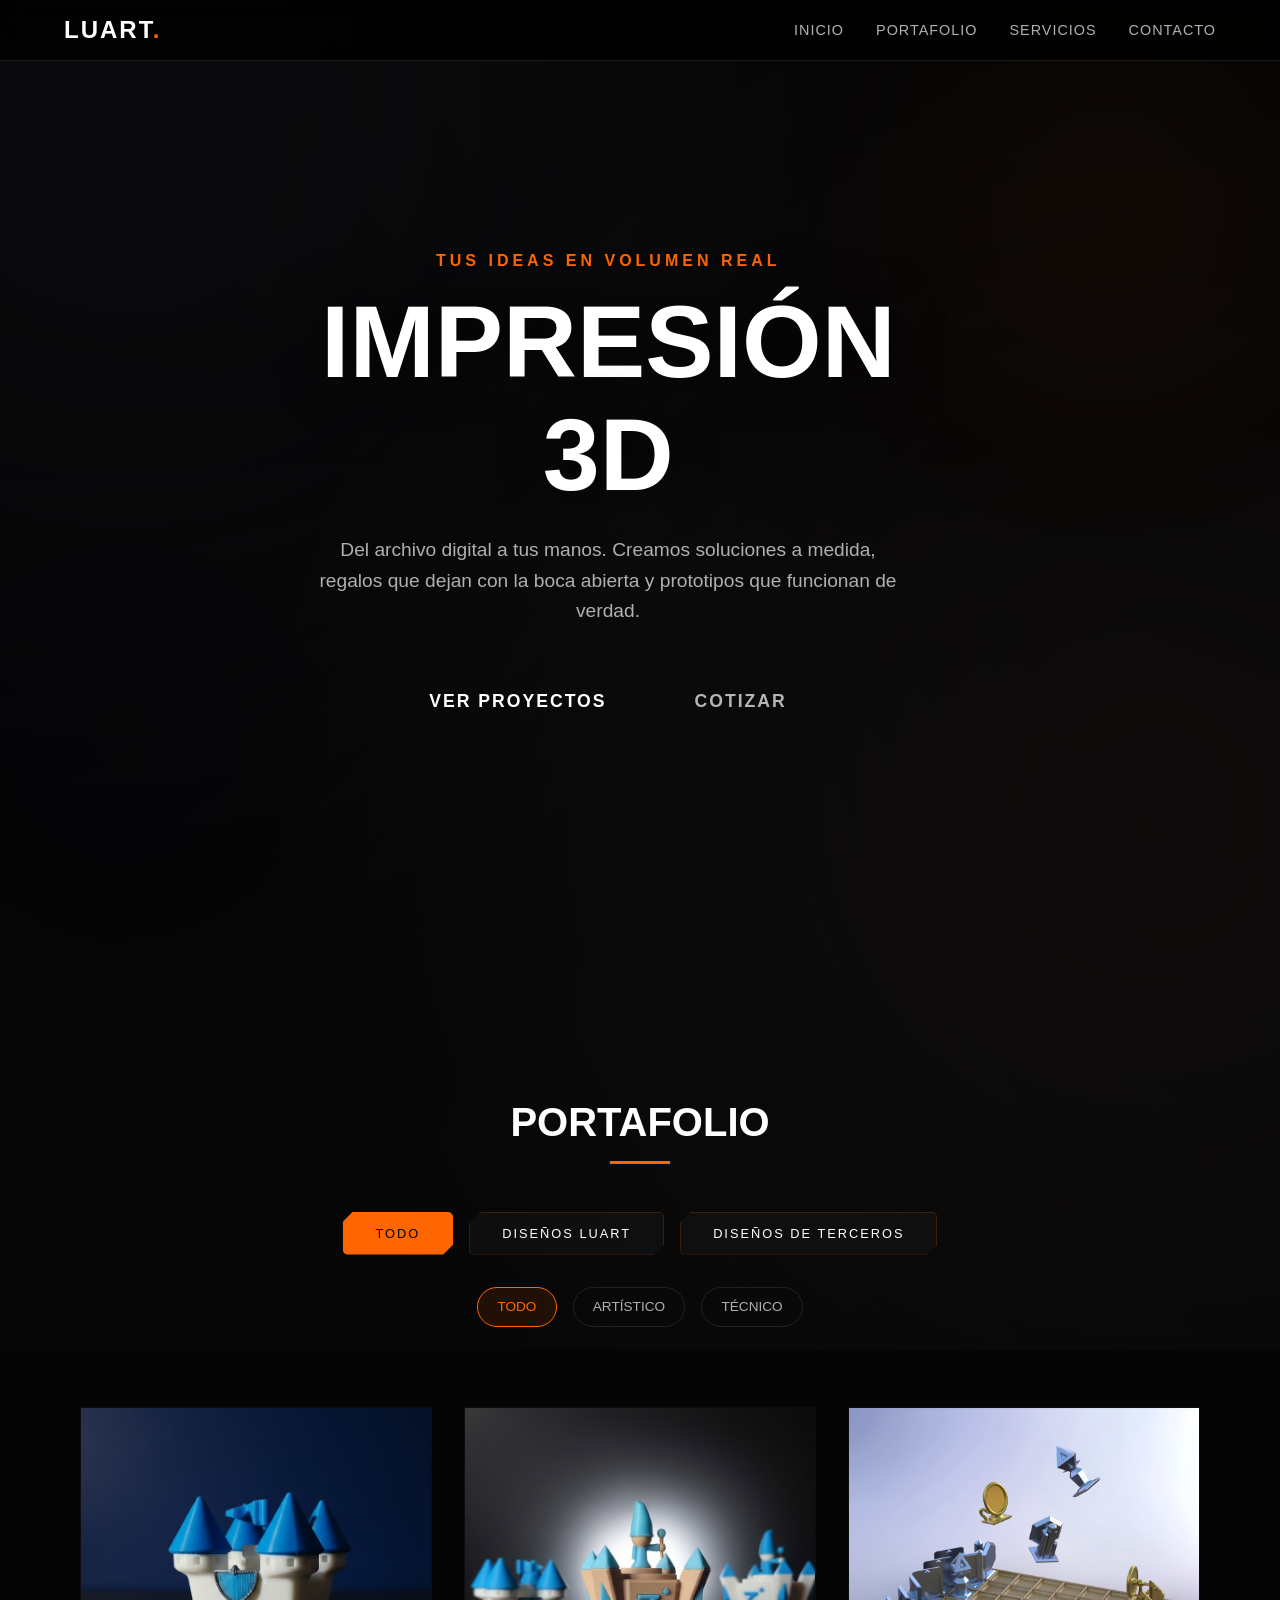
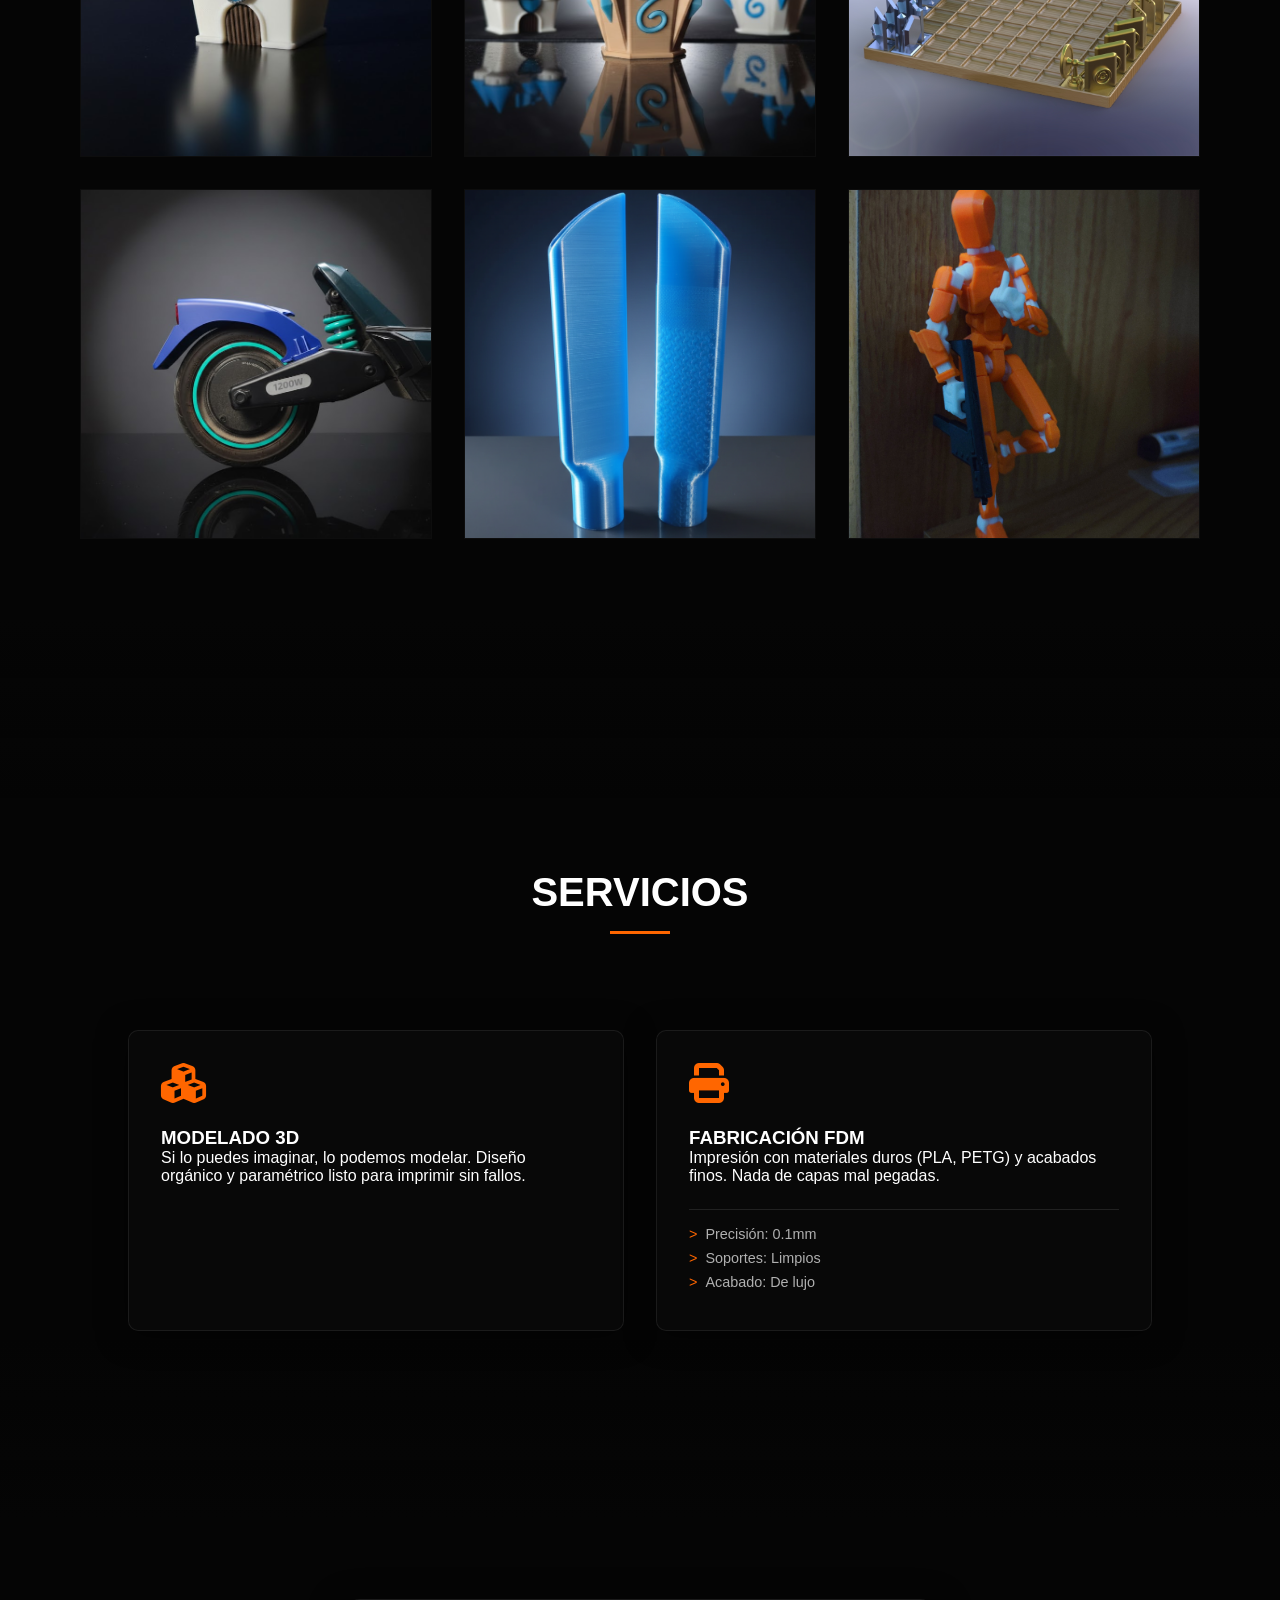
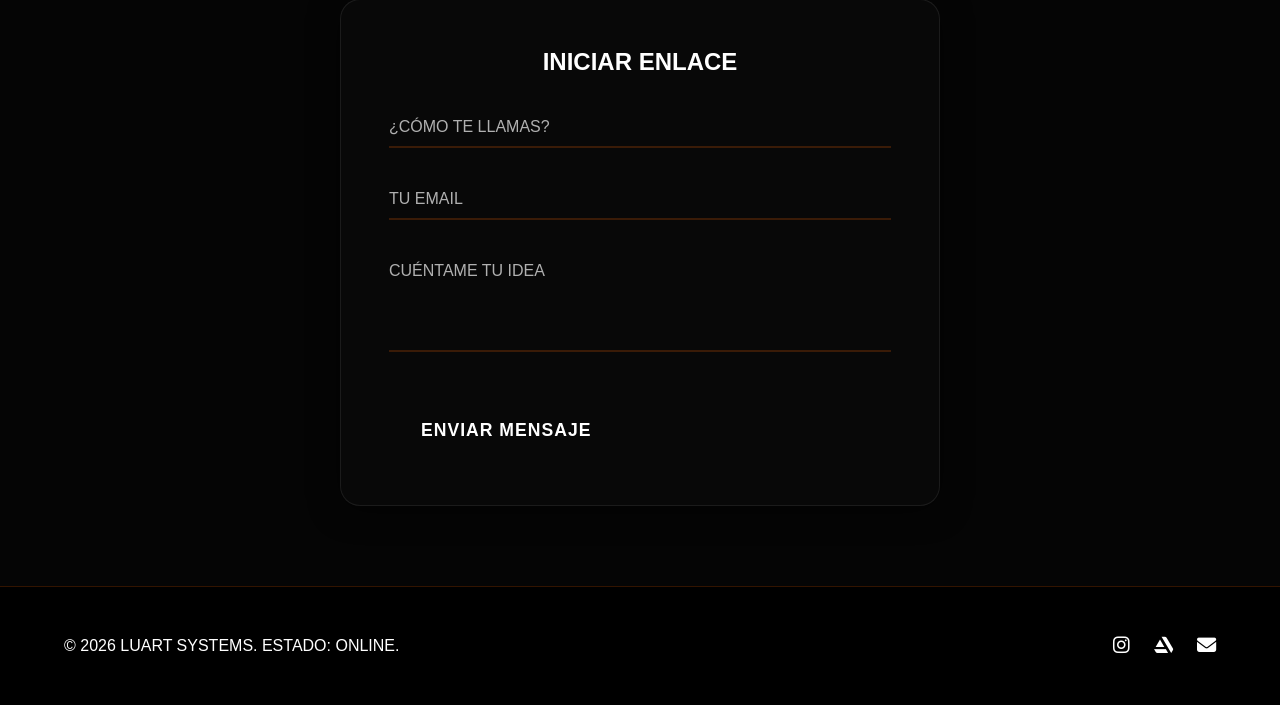
==== commit e7192b21: "feat: integrate vanilla Supabase client and update Content-Security-Policy" ====
--- a/index.html
+++ b/index.html
@@ -4,7 +4,8 @@
 <head>
     <meta charset="UTF-8">
     <meta name="viewport" content="width=device-width, initial-scale=1.0">
-    <meta http-equiv="Content-Security-Policy" content="default-src 'self'; script-src 'self' https://cdnjs.cloudflare.com; style-src 'self' https://fonts.googleapis.com https://cdnjs.cloudflare.com 'unsafe-inline'; font-src 'self' https://fonts.gstatic.com https://cdnjs.cloudflare.com; img-src 'self' data:; connect-src 'self';">
+    <meta http-equiv="Content-Security-Policy"
+        content="default-src 'self'; script-src 'self' https://cdnjs.cloudflare.com https://cdn.jsdelivr.net; style-src 'self' https://fonts.googleapis.com https://cdnjs.cloudflare.com 'unsafe-inline'; font-src 'self' https://fonts.gstatic.com https://cdnjs.cloudflare.com; img-src 'self' data:; connect-src 'self' https://kvtietlcmyubphenthfo.supabase.co wss://kvtietlcmyubphenthfo.supabase.co;">
     <meta name="description"
         content="LUART Systems - Servicios profesionales de impresión 3D y diseño en España. Prototipado rápido, materiales técnicos y arte digital.">
     <title>LUART | Antigravity Design</title>
@@ -15,6 +16,9 @@
         rel="stylesheet">
     <!-- Three.js Library -->
     <script src="https://cdnjs.cloudflare.com/ajax/libs/three.js/r128/three.min.js" defer></script>
+    <!-- Supabase UMD Global Client -->
+    <script src="https://cdn.jsdelivr.net/npm/@supabase/supabase-js@2"></script>
+    <script src="supabaseClient.js" defer></script>
     <script src="gallery-data.js" defer></script>
     <script src="main.js" defer></script>
     <link rel="stylesheet" href="style.css">
--- a/style.css
+++ b/style.css
@@ -389,6 +389,20 @@
     border: 1px solid var(--glass-border);
     backdrop-filter: blur(20px);
     border-radius: 20px;
+    /* User Requested Enhancement: Glow Animation */
+    box-shadow: 0 0 20px rgba(0, 0, 0, 0.5); 
+    animation: contactGlow 4s infinite alternate;
+}
+
+@keyframes contactGlow {
+    from {
+        box-shadow: 0 5px 20px rgba(0, 0, 0, 0.8), 0 0 0 transparent;
+        border-color: var(--glass-border);
+    }
+    to {
+        box-shadow: 0 10px 40px rgba(0, 0, 0, 0.9), 0 0 20px rgba(255, 102, 0, 0.2);
+        border-color: var(--primary);
+    }
 }
 
 .contact-container h2 {
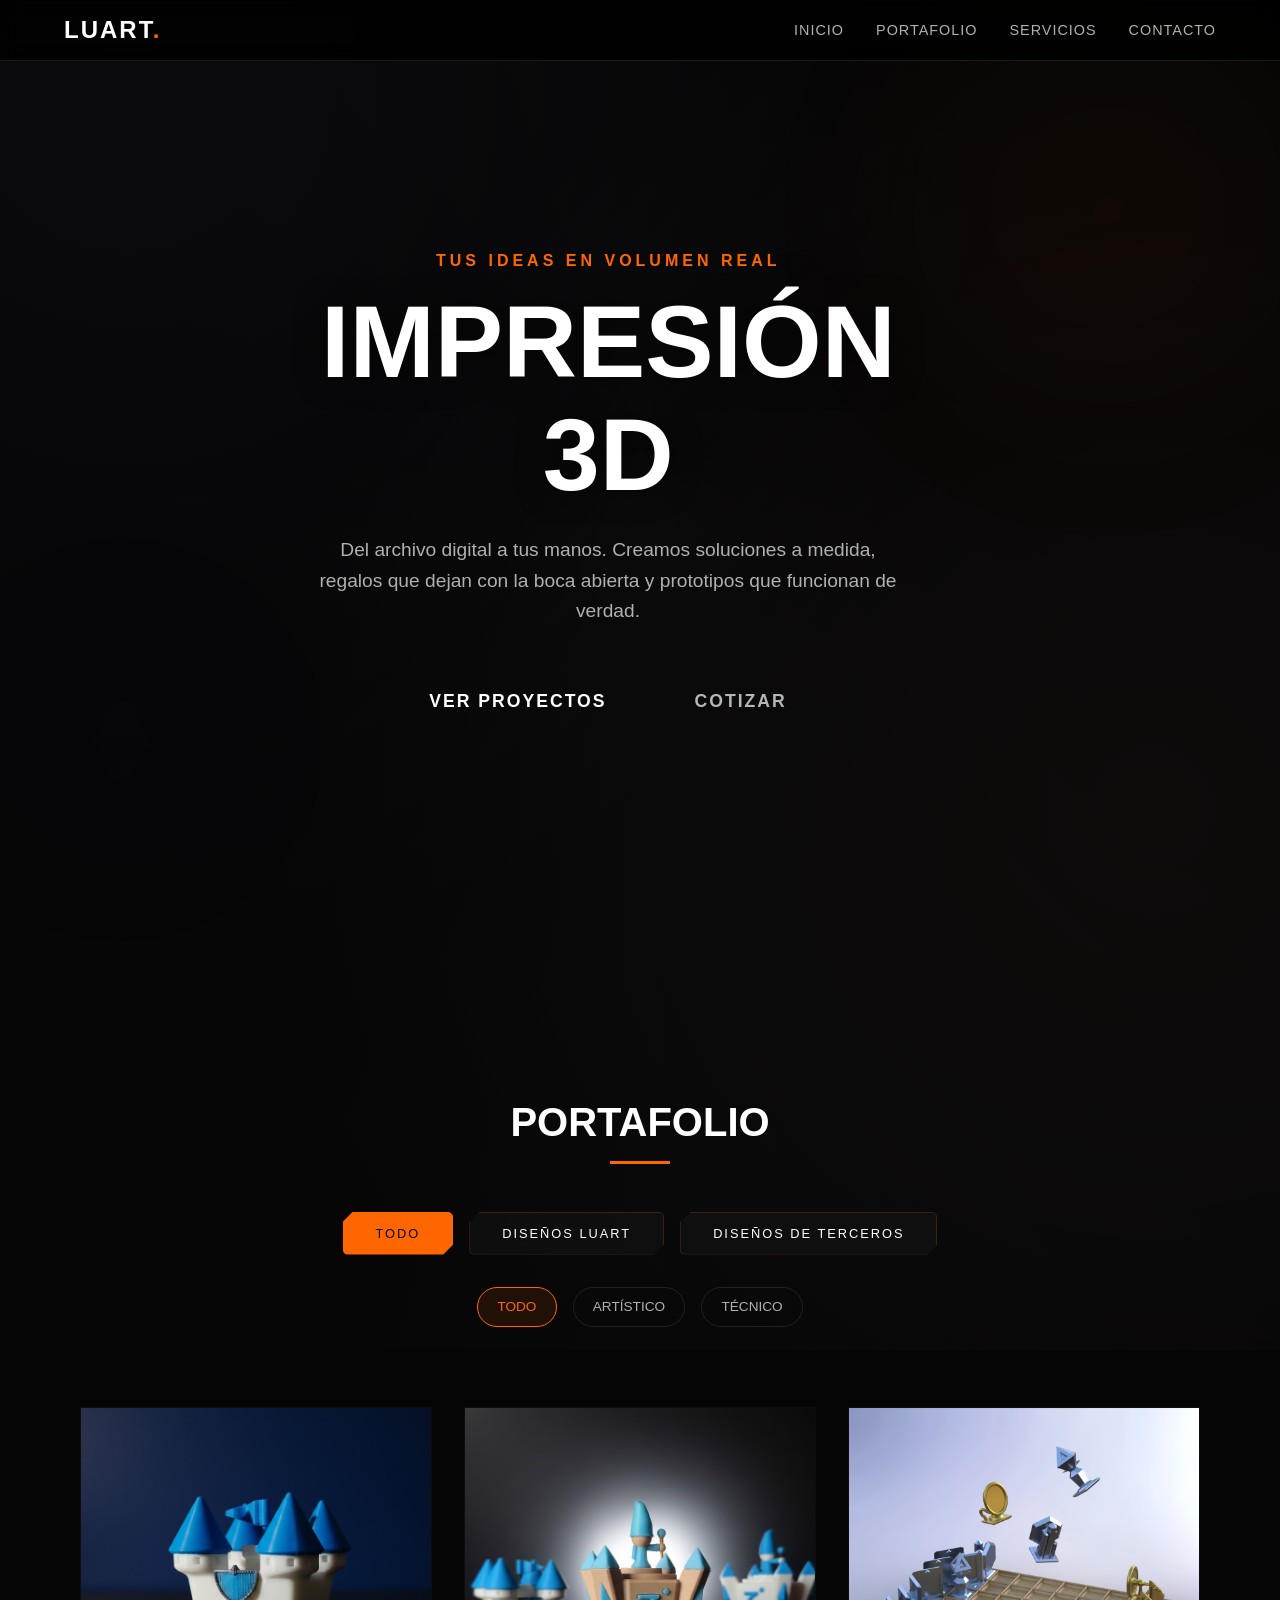
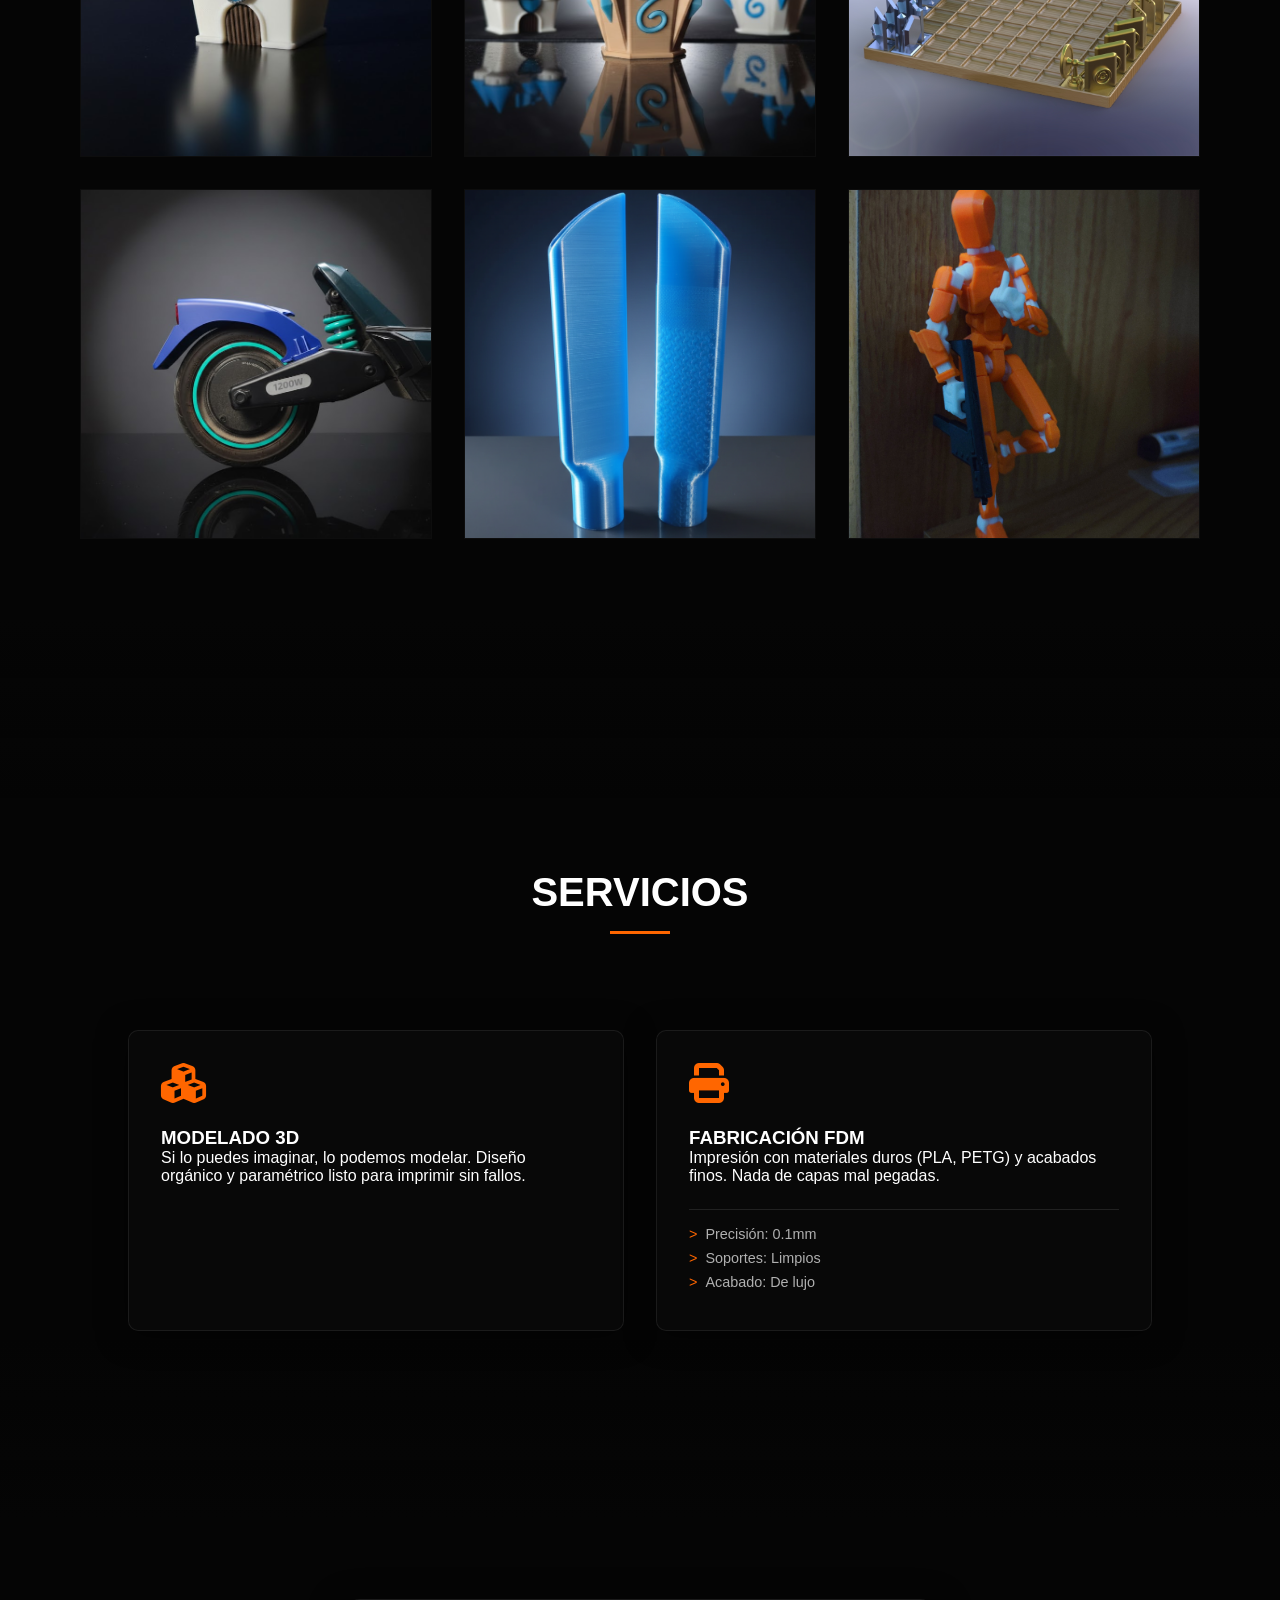
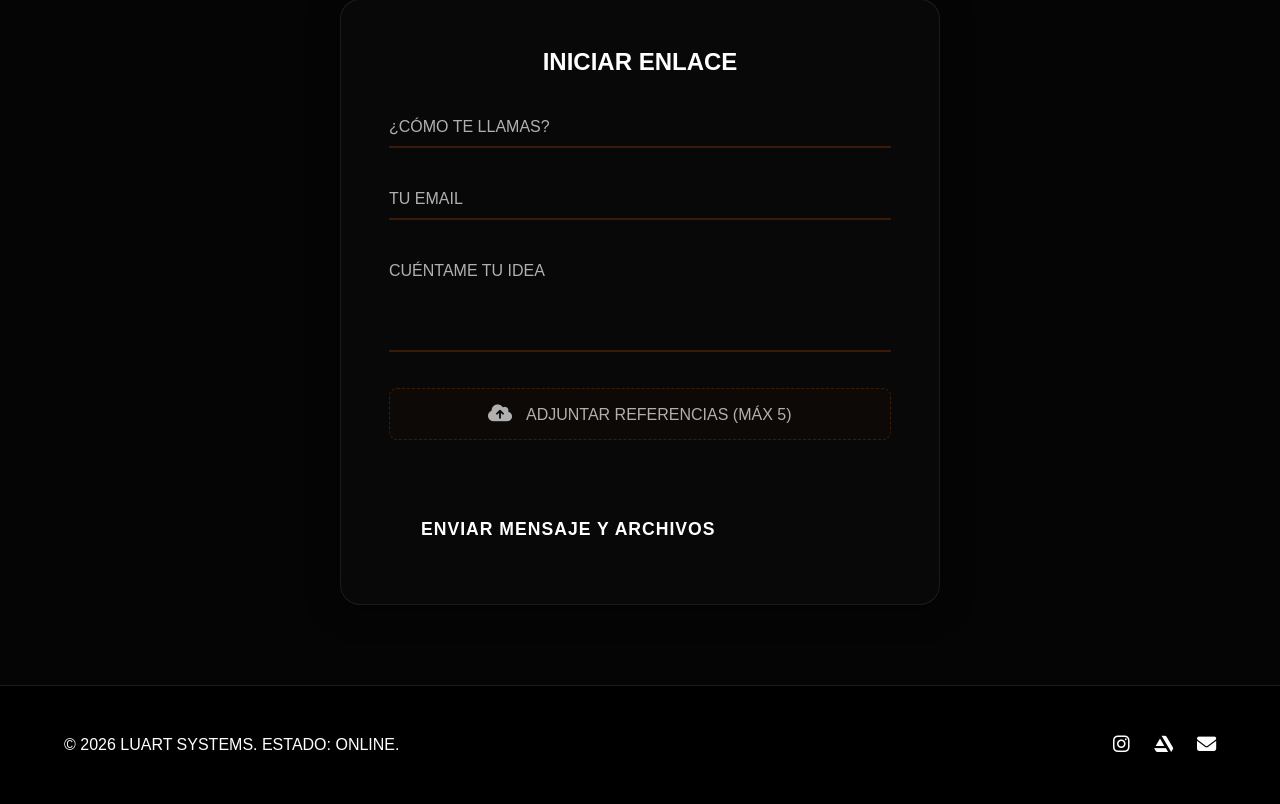
==== commit 832a0e09: "feat: add multiple image upload support to public contact form" ====
--- a/index.html
+++ b/index.html
@@ -136,8 +136,18 @@
                     <textarea required></textarea>
                     <label>CUÉNTAME TU IDEA</label>
                 </div>
+
+                <!-- Image Upload Group -->
+                <div class="file-upload-group">
+                    <label for="reference-images" class="file-label">
+                        <i class="fas fa-cloud-upload-alt"></i> ADJUNTAR REFERENCIAS (MÁX 5)
+                    </label>
+                    <input type="file" id="reference-images" accept="image/*" multiple class="file-input">
+                    <div id="file-preview-list" class="file-preview-list"></div>
+                </div>
+
                 <button type="submit" class="btn primary full-width glow-effect">
-                    <span class="btn-text">ENVIAR MENSAJE</span>
+                    <span class="btn-text">ENVIAR MENSAJE Y ARCHIVOS</span>
                 </button>
             </form>
         </div>
--- a/style.css
+++ b/style.css
@@ -2057,4 +2057,77 @@
         margin-bottom: 2rem;
         /* Spacing between stacked cards */
     }
+}
+
+/* File Upload Group Styling */
+.file-upload-group {
+    margin-bottom: 2rem;
+}
+
+.file-input {
+    display: none; /* Hide the default ugly input */
+}
+
+.file-label {
+    display: block;
+    width: 100%;
+    padding: 15px;
+    border: 1px dashed var(--glass-border);
+    border-radius: 8px;
+    text-align: center;
+    color: var(--text-muted);
+    font-family: var(--font-heading);
+    cursor: pointer;
+    transition: all 0.3s ease;
+    background: rgba(255,102,0,0.02);
+}
+
+.file-label:hover {
+    border-color: var(--primary);
+    color: var(--primary);
+    background: rgba(255,102,0,0.05);
+}
+
+.file-label i {
+    margin-right: 10px;
+    font-size: 1.2rem;
+}
+
+.file-preview-list {
+    display: flex;
+    flex-wrap: wrap;
+    gap: 10px;
+    margin-top: 15px;
+}
+
+.file-preview-item {
+    position: relative;
+    width: 60px;
+    height: 60px;
+    border-radius: 5px;
+    overflow: hidden;
+    border: 1px solid var(--glass-border);
+}
+
+.file-preview-item img {
+    width: 100%;
+    height: 100%;
+    object-fit: cover;
+}
+
+.file-preview-remove {
+    position: absolute;
+    top: -5px;
+    right: -5px;
+    background: #ff0000;
+    color: white;
+    border-radius: 50%;
+    width: 20px;
+    height: 20px;
+    display: flex;
+    align-items: center;
+    justify-content: center;
+    font-size: 12px;
+    cursor: pointer;
+    border: none;
 }
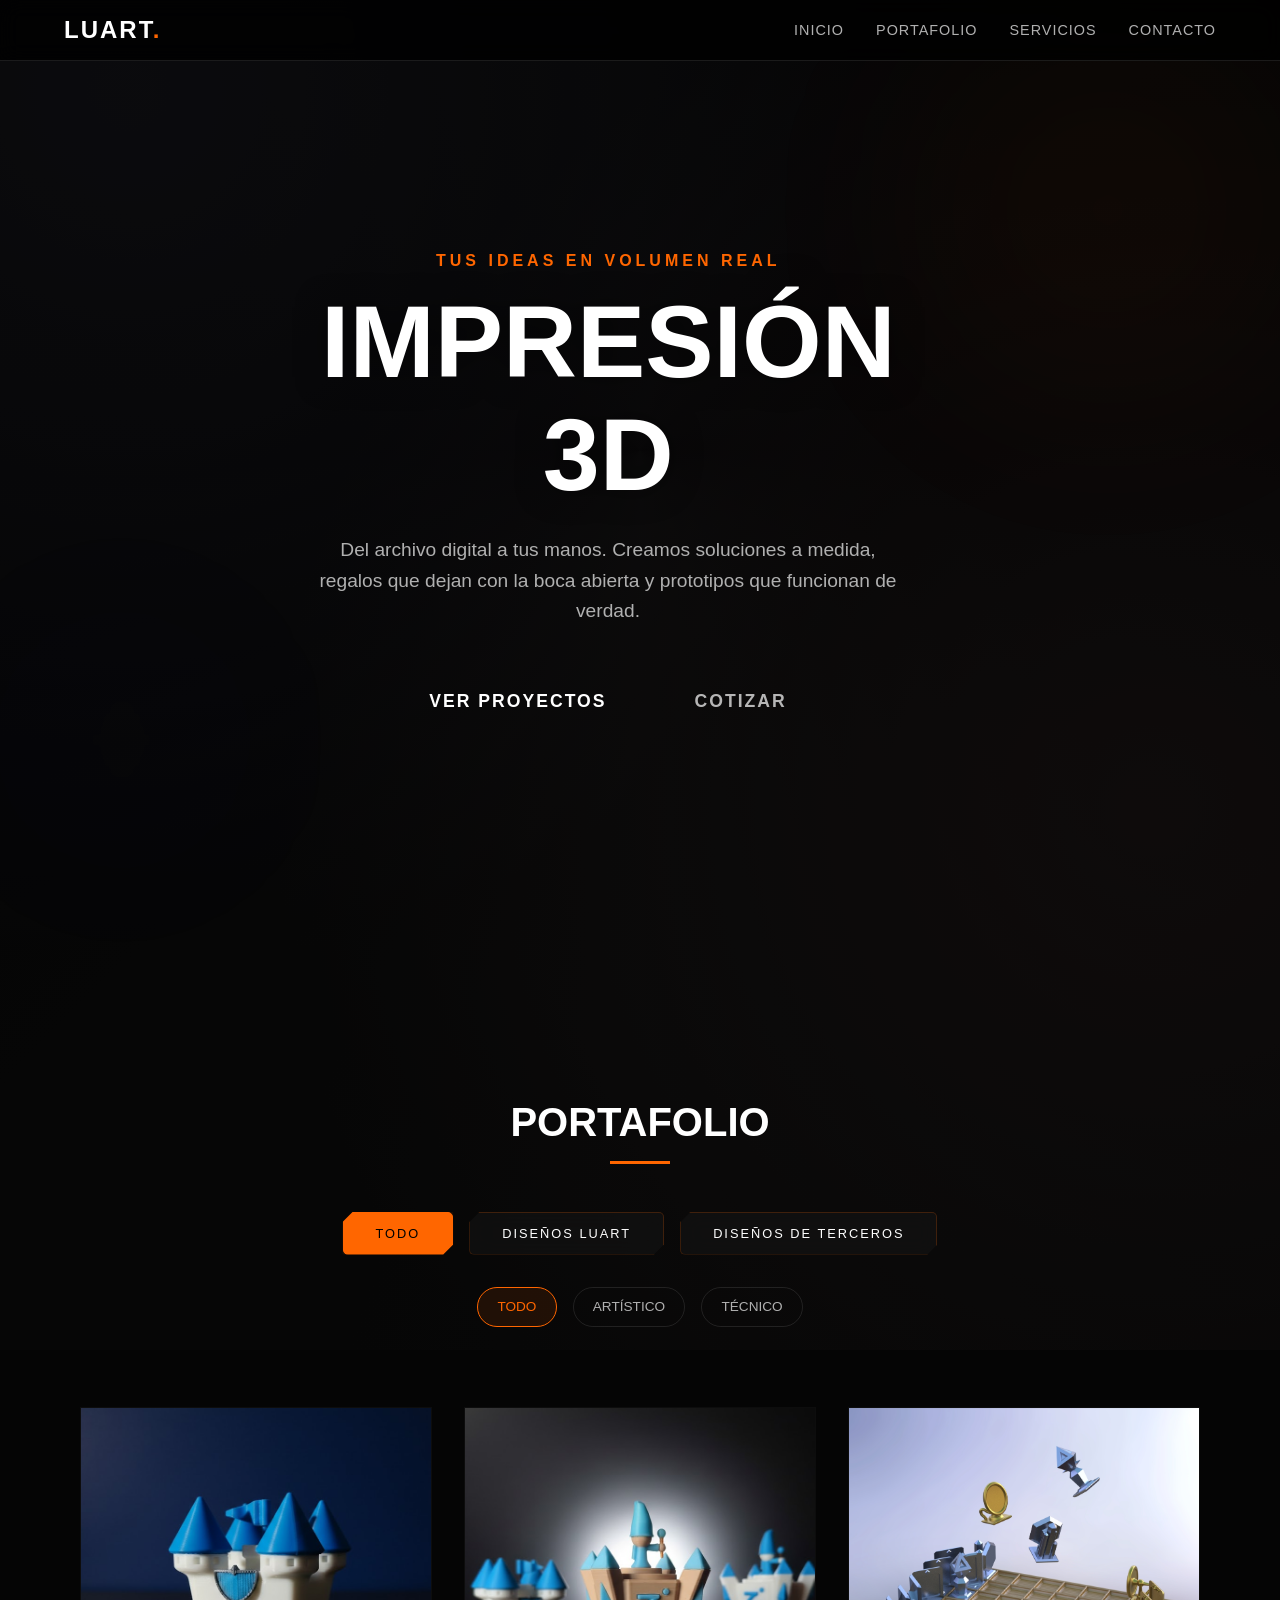
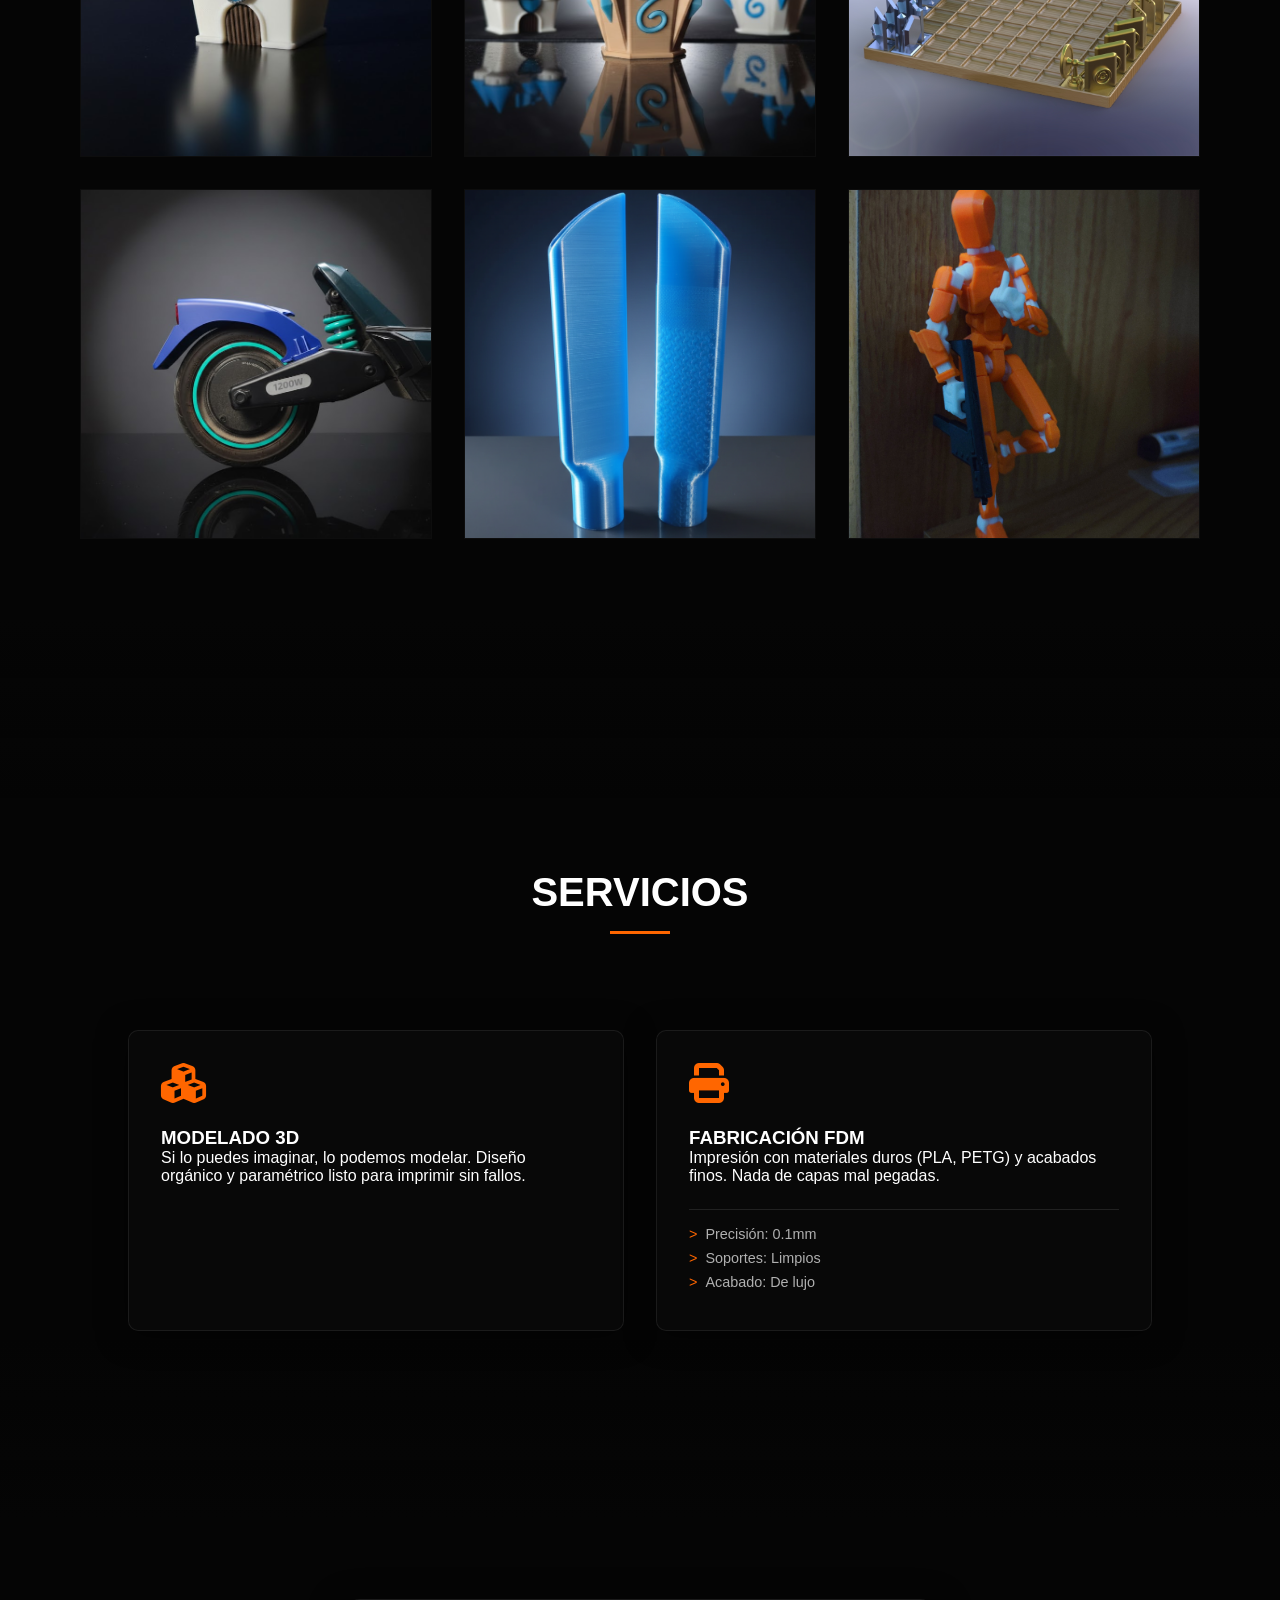
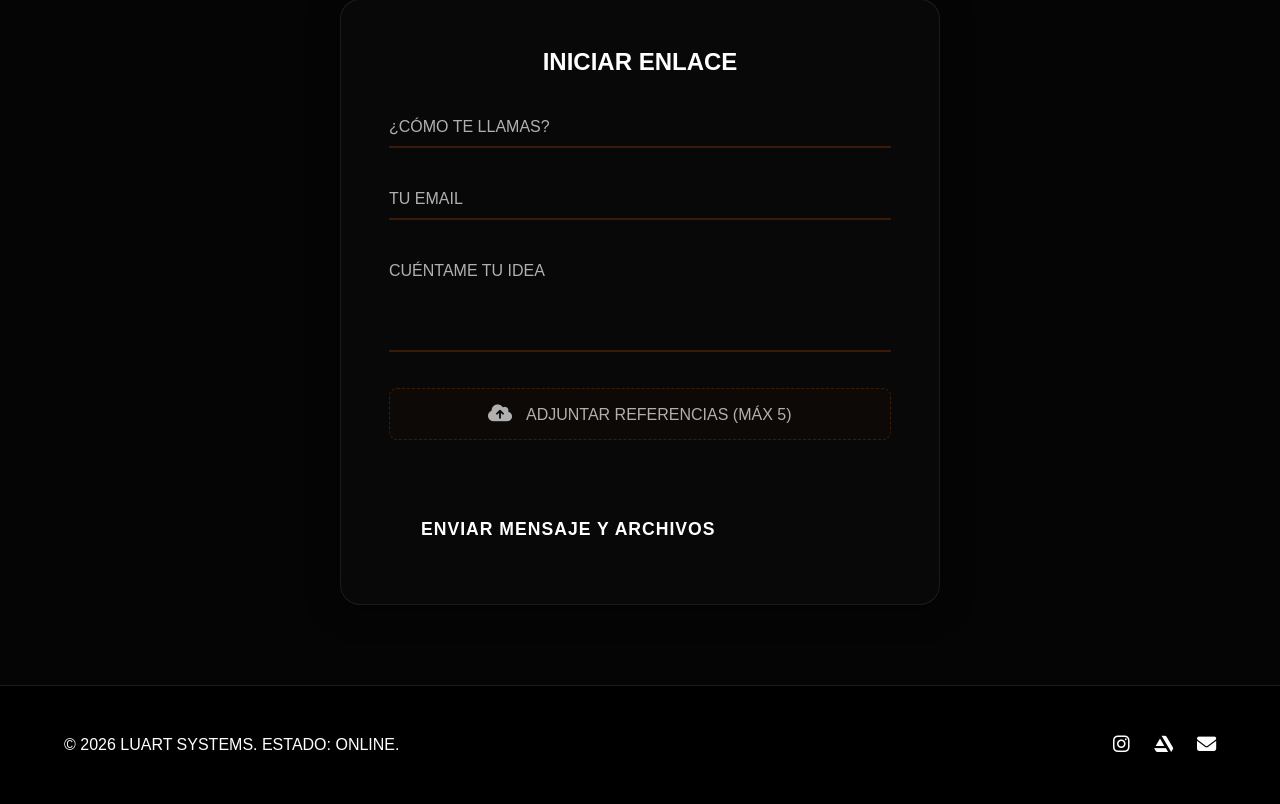
==== commit 0f8d32cf: "fix: cache busting and fallback error logs" ====
--- a/index.html
+++ b/index.html
@@ -18,10 +18,10 @@
     <script src="https://cdnjs.cloudflare.com/ajax/libs/three.js/r128/three.min.js" defer></script>
     <!-- Supabase UMD Global Client -->
     <script src="https://cdn.jsdelivr.net/npm/@supabase/supabase-js@2"></script>
-    <script src="supabaseClient.js" defer></script>
-    <script src="gallery-data.js" defer></script>
-    <script src="main.js" defer></script>
-    <link rel="stylesheet" href="style.css">
+    <script src="supabaseClient.js?v=3" defer></script>
+    <script src="gallery-data.js?v=3" defer></script>
+    <script src="main.js?v=3" defer></script>
+    <link rel="stylesheet" href="style.css?v=3">
     <!-- FontAwesome for Icons -->
     <link rel="stylesheet" href="https://cdnjs.cloudflare.com/ajax/libs/font-awesome/6.4.0/css/all.min.css">
 </head>
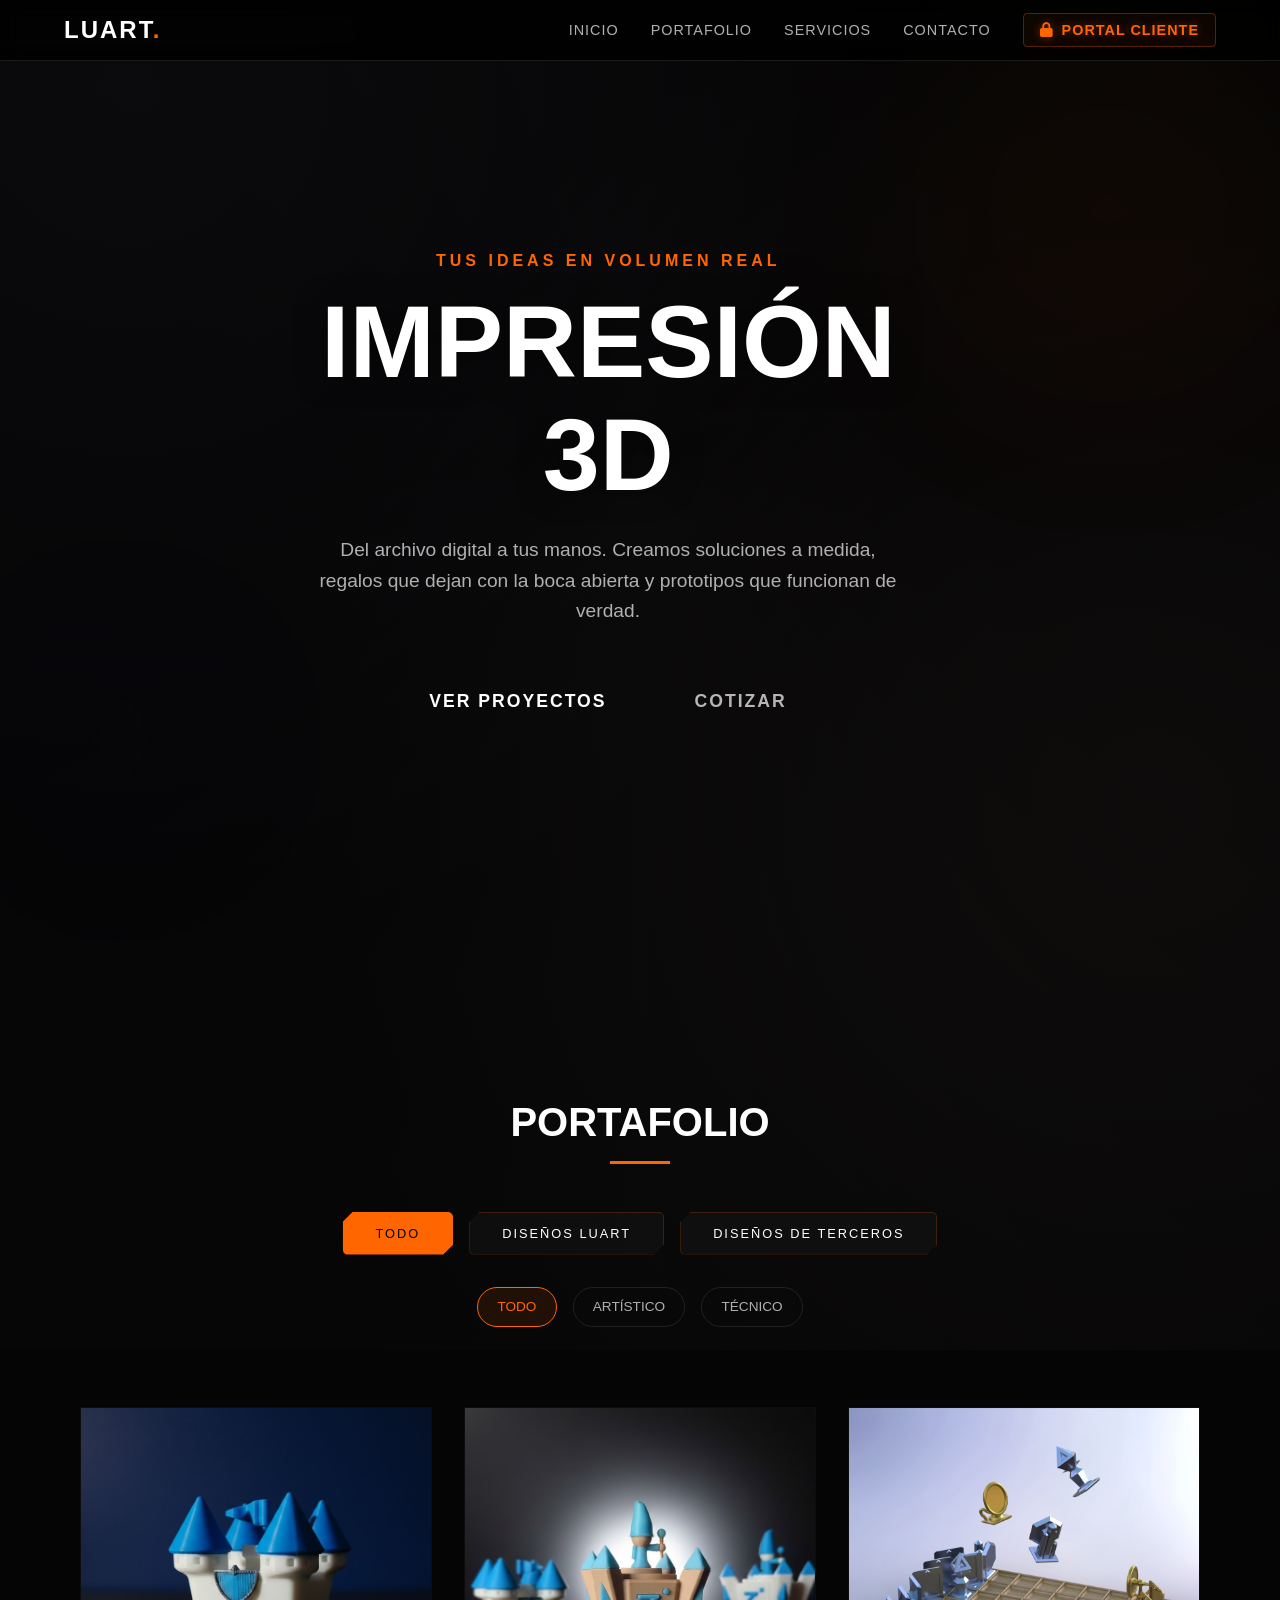
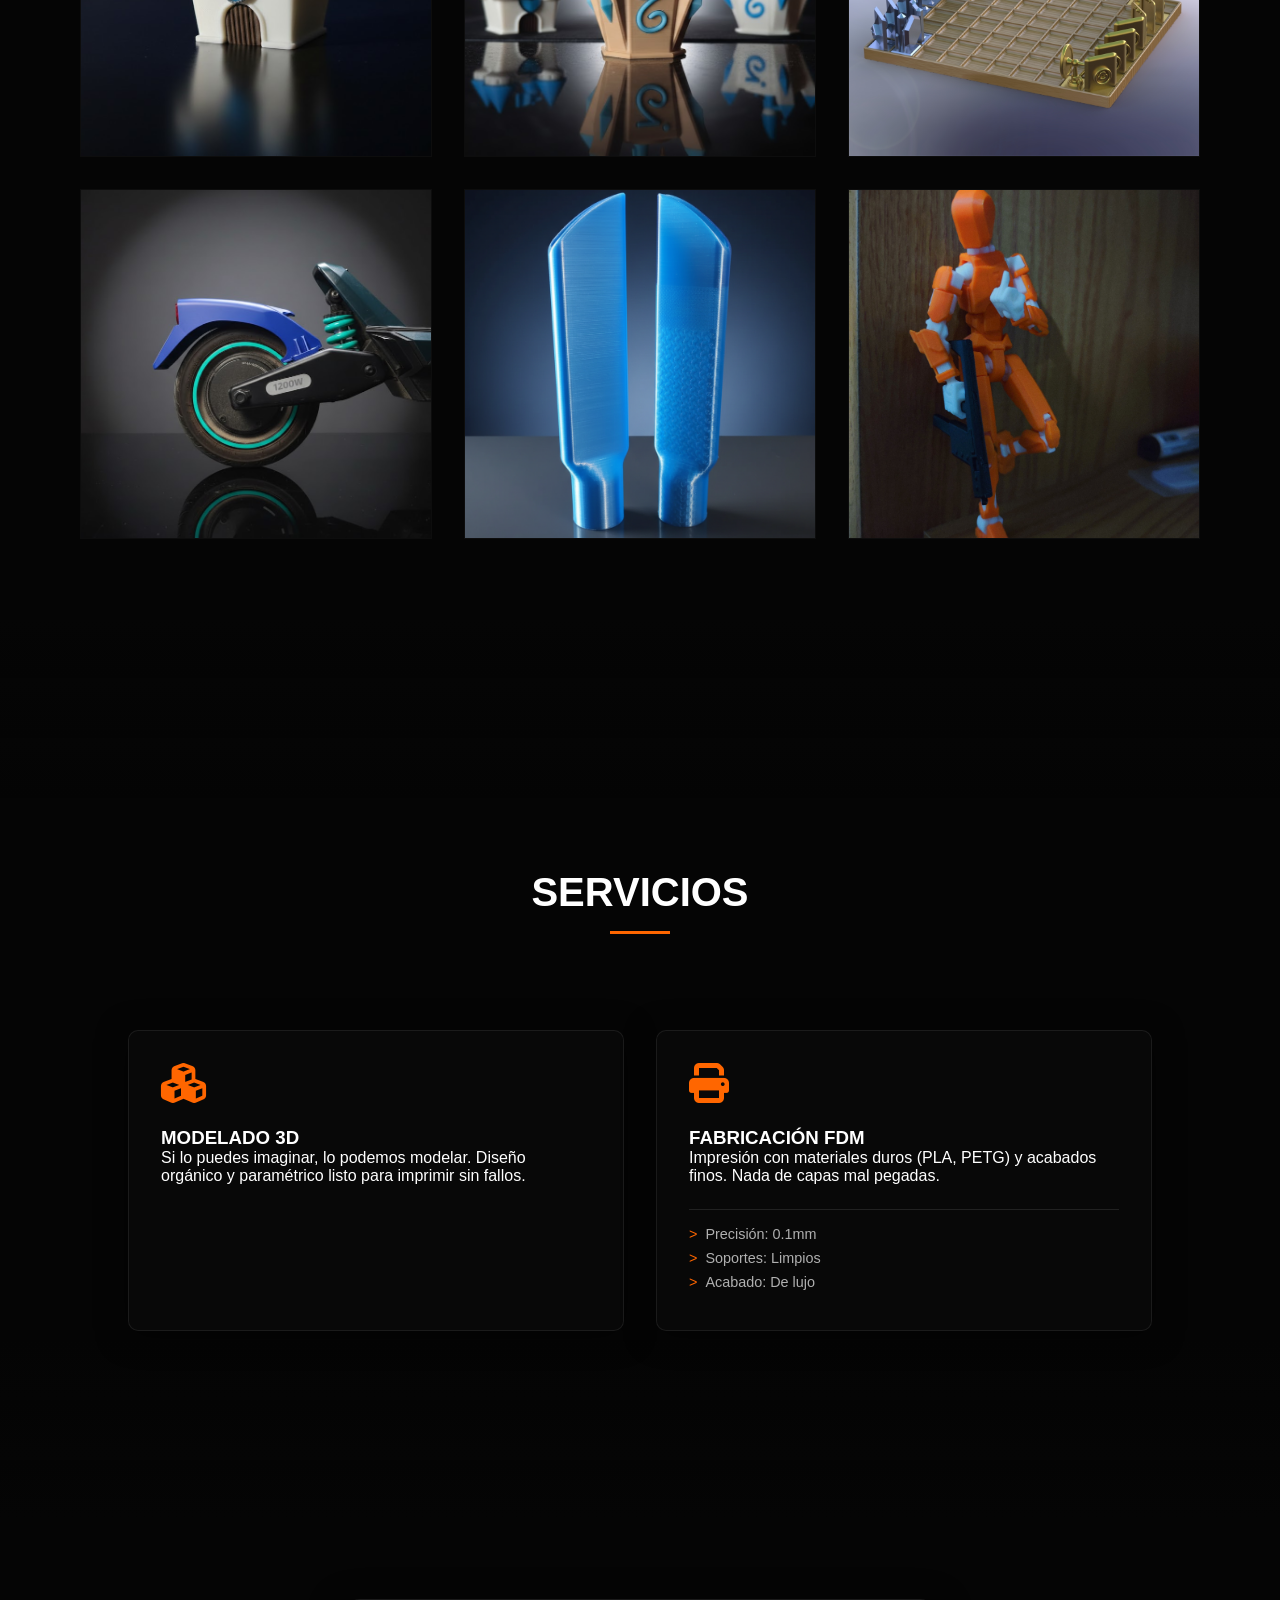
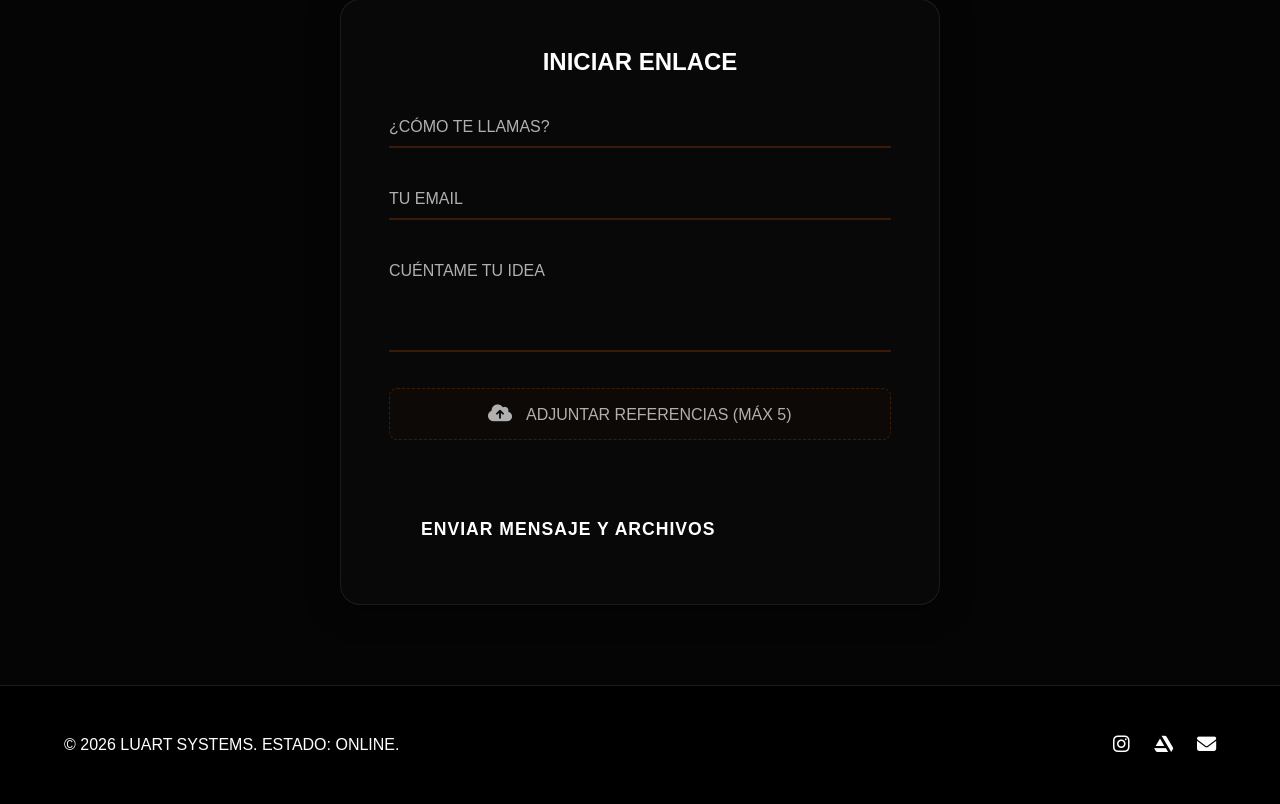
==== commit 268a4e86: "feat: add client portal, login, and dashboard logic" ====
--- a/index.html
+++ b/index.html
@@ -40,6 +40,8 @@
             <li><a href="#gallery">Portafolio</a></li>
             <li><a href="#services">Servicios</a></li>
             <li><a href="#contact">Contacto</a></li>
+            <li><a href="login.html" class="portal-link"><i class="fas fa-lock" style="margin-right:0.5rem;"></i>Portal
+                    CLIENTE</a></li>
         </ul>
         <div class="mobile-menu-btn"><i class="fas fa-bars"></i></div>
     </nav>
--- a/style.css
+++ b/style.css
@@ -390,7 +390,7 @@
     backdrop-filter: blur(20px);
     border-radius: 20px;
     /* User Requested Enhancement: Glow Animation */
-    box-shadow: 0 0 20px rgba(0, 0, 0, 0.5); 
+    box-shadow: 0 0 20px rgba(0, 0, 0, 0.5);
     animation: contactGlow 4s infinite alternate;
 }
 
@@ -399,6 +399,7 @@
         box-shadow: 0 5px 20px rgba(0, 0, 0, 0.8), 0 0 0 transparent;
         border-color: var(--glass-border);
     }
+
     to {
         box-shadow: 0 10px 40px rgba(0, 0, 0, 0.9), 0 0 20px rgba(255, 102, 0, 0.2);
         border-color: var(--primary);
@@ -2065,7 +2066,8 @@
 }
 
 .file-input {
-    display: none; /* Hide the default ugly input */
+    display: none;
+    /* Hide the default ugly input */
 }
 
 .file-label {
@@ -2079,13 +2081,13 @@
     font-family: var(--font-heading);
     cursor: pointer;
     transition: all 0.3s ease;
-    background: rgba(255,102,0,0.02);
+    background: rgba(255, 102, 0, 0.02);
 }
 
 .file-label:hover {
     border-color: var(--primary);
     color: var(--primary);
-    background: rgba(255,102,0,0.05);
+    background: rgba(255, 102, 0, 0.05);
 }
 
 .file-label i {
@@ -2130,4 +2132,21 @@
     font-size: 12px;
     cursor: pointer;
     border: none;
+}
+
+/* Authentication & Dashboard Portal Styles */
+.portal-link {
+    color: var(--primary) !important;
+    font-weight: 700;
+    text-shadow: 0 0 10px rgba(255, 102, 0, 0.4);
+    border: 1px solid rgba(255, 102, 0, 0.3) !important;
+    padding: 0.5rem 1rem !important;
+    border-radius: 4px;
+    background: rgba(255, 102, 0, 0.05);
+}
+
+.portal-link:hover {
+    background: rgba(255, 102, 0, 0.15);
+    text-shadow: 0 0 20px rgba(255, 102, 0, 0.8);
+    transform: translateY(-2px);
 }
